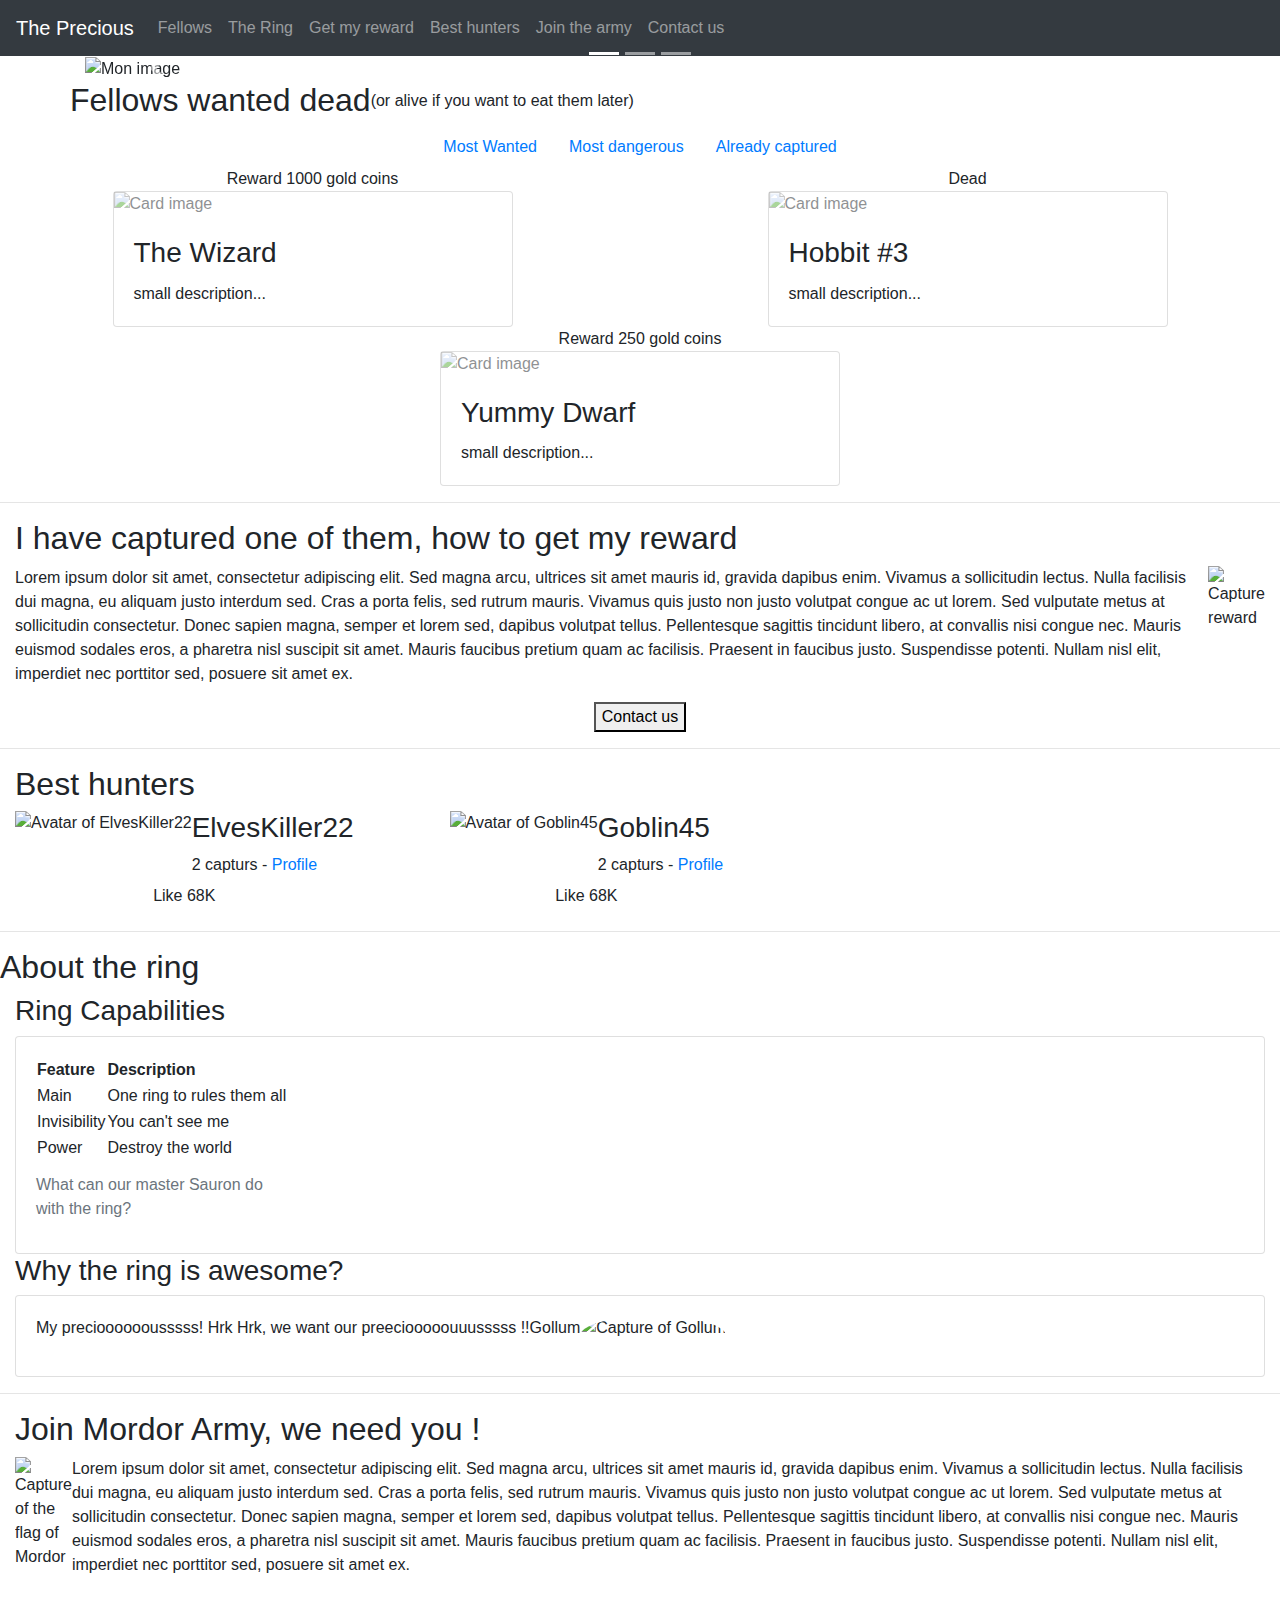
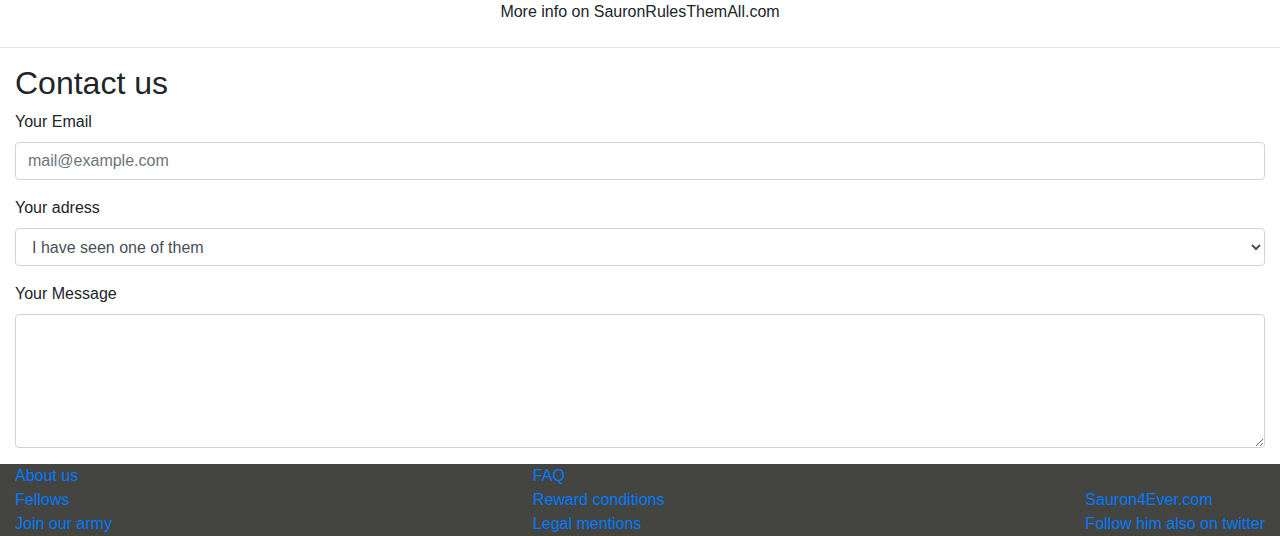
==== index.html @ c6b47c52 "add website" ====
<!DOCTYPE html>
<html lang="en">
	<head>
		<meta charset="UTF-8">
		<title>Find The Precious</title>
		<meta http-equiv="X-UA-Compatible" content="IE=Edge">
		<meta content="width=device-width, initial-scale=1.0" name="viewport">
		<meta content="Sauron Precious Wanted Reward Lord of The Ring" name="keywords">
		<meta content="Official website of Sauron's Crew. Goal: Find The Precious" name="description">
		<meta property="og:locale" content="en_EN">
		<meta property="og:type" content="website">
		<meta property="og:title" content="Find The Precious">
		<meta property="og:description" content="Official website of Sauron's Crew. Goal: Find The Precious">
		<meta property="og:site_name" content="Find The Precious">
		<meta property="og:url" content="www.findThePrecious.com">
		<link rel="stylesheet" href="https://maxcdn.bootstrapcdn.com/bootstrap/4.3.1/css/bootstrap.min.css">
		<link rel="stylesheet" href="./style.css" />
	</head>
	<body>
<!-- #header -->
		<nav class="navbar navbar-expand-md bg-dark navbar-dark">
			<a class="navbar-brand" href="#">The Precious</a>
			<button class="navbar-toggler" type="button" data-toggle="collapse" data-target="#collapsibleNavbar">
			<span class="navbar-toggler-icon"></span>
			</button>
			<div class="collapse navbar-collapse" id="collapsibleNavbar">
			<ul class="navbar-nav">
				<li class="nav-item">
				<a class="nav-link" href="#fellows">Fellows</a>
				</li>
				<li class="nav-item">
				<a class="nav-link" href="#ring">The Ring</a>
				</li>
				<li class="nav-item">
				<a class="nav-link" href="#reward">Get my reward</a>
				</li>  
				<li class="nav-item">
				<a class="nav-link" href="#hunters">Best hunters</a>
				</li> 
				<li class="nav-item">
				<a class="nav-link" href="#enlist">Join the army</a>
				</li>
				<li class="nav-item">
				<a class="nav-link" href="#contact">Contact us</a>
				</li>
			</ul>
			</div>  
		</nav>
<!--#header -->
<!--intro -->
		<section id="intro">
			<div id="demo" class="carousel slide container" data-ride="carousel">
				<!-- Indicators -->
				<ul class="carousel-indicators">
					<li data-target="#demo" data-slide-to="0" class="active"></li>
					<li data-target="#demo" data-slide-to="1"></li>
					<li data-target="#demo" data-slide-to="2"></li>
				</ul>
				
				<!-- The slideshow -->
				<div class="carousel-inner">
					<div class="carousel-item active">
						<div class="carousel-caption">
							<h2>Dangerous fellowship try to destroy the ring</h2>
							<p>Dark Knight, protect your master Sauron!</p>
						</div> 
					<img src='https://nsa40.casimages.com/img/2019/02/27/190227084139939225.jpg'  alt='Mon image' />
					</div>
					<div class="carousel-item">
						<div class="carousel-caption">
							<h2>Dangerous fellowship try to destroy the ring</h2>
							<p>The Sauron's Eye, protect your master Sauron!</p>
						</div> 
					<img src='https://nsa40.casimages.com/img/2019/02/27/190227084143271446.jpg'  alt='Sauron eye' width="1100" height="500">
					</div>
					<div class="carousel-item">
						<div class="carousel-caption">
							<h2>Dangerous fellowship try to destroy the ring</h2>
							<p>Balrogs, protect your master Sauron!</p>
						</div> 
						<img src='https://nsa40.casimages.com/img/2019/02/27/190227084145205461.png'  alt='Mon image'  width="1100" height="500">
					</div>
				</div>
				
				<!-- Left and right controls -->
				<a class="carousel-control-prev" href="#demo" data-slide="prev">
					<span class="carousel-control-prev-icon"></span>
				</a>
				<a class="carousel-control-next" href="#demo" data-slide="next">
					<span class="carousel-control-next-icon"></span>
				</a>
			</div>
		</section>
<!--intro -->
<!--#fellows-->	
		<section id="fellows">
			<div>
				<div class="container">
					<div class="row">
						<h2>Fellows wanted dead</h2>
						<p class="mb-0 mt-2">(or alive if you want to eat them later)</p>
					</div>
				</div>
				<div>
					<ul class="nav d-flex justify-content-center">
						<li class="nav-item"><a class="nav-link active" href="">Most Wanted</a></li>
						<li class="nav-item"><a class="nav-link" href="">Most dangerous</a></li>
						<li class="nav-item"><a class="nav-link" href="">Already captured</a></li>
					</ul>
				</div>
				<div class="row ">
					<div class="col">
						<span class="d-flex justify-content-center">Reward 1000 gold coins</span>
						<div class="container d-flex justify-content-around">
							<div class="card survol" style="width:400px">
								<img class="card-img-bottom capture" src='https://nsa40.casimages.com/img/2019/02/27/190227091142896481.jpg'   alt="Card image" style="width:100%">
								<div class="card-body">
									<h3 class="card-title">The Wizard</h3>
									<p class="card-text">small description...</p>
								</div>
							</div>
						</div>
					</div>
					<div class="col">
						<span class="d-flex justify-content-center">Dead</span>
						<div class="container d-flex justify-content-around">
							<div class="card survol" style="width:400px">
								<img class="card-img-bottom capture" src='https://nsa40.casimages.com/img/2019/02/27/190227091923254157.jpg'   alt="Card image" style="width:100%">
								<div class="card-body">
									<h3 class="card-title">Hobbit #3</h3>
									<p class="card-text">small description...</p>
								</div>
							</div>
						</div>
					</div>
					<div class="col">
						<span class="d-flex justify-content-center">Reward 250 gold coins</span>
						<div class="container d-flex justify-content-around">
							<div class="card survol" style="width:400px">
								<img class="card-img-bottom capture"  src='https://nsa40.casimages.com/img/2019/02/27/190227092454860158.jpg'   alt="Card image" style="width:100%">
								<div class="card-body">
									<h3 class="card-title">Yummy Dwarf</h3>
									<p class="card-text">small description...</p>
								</div>
							</div>
						</div>
					</div>
				</div>
			</div>
		</section>
<!--#fellows-->	
		<hr/>
<!--#reward-->	
		<section id="reward">
			<div class="container-fluid">
				<h2>I have captured one of them, how to get my reward</h2>
				<div class="d-inline-flex">
					<p>Lorem ipsum dolor sit amet, consectetur adipiscing elit. Sed magna arcu, ultrices sit amet mauris id, gravida dapibus enim. Vivamus a sollicitudin lectus. Nulla facilisis dui magna, eu aliquam justo interdum sed. Cras a porta felis, sed rutrum mauris. Vivamus quis justo non justo volutpat congue ac ut lorem. Sed vulputate metus at sollicitudin consectetur. Donec sapien magna, semper et lorem sed, dapibus volutpat tellus. Pellentesque sagittis tincidunt libero, at convallis nisi congue nec. Mauris euismod sodales eros, a pharetra nisl suscipit sit amet. Mauris faucibus pretium quam ac facilisis. Praesent in faucibus justo. Suspendisse potenti. Nullam nisl elit, imperdiet nec porttitor sed, posuere sit amet ex.</p>
					<img class="responsive-img" src="https://via.placeholder.com/140" alt="Capture reward"/>	
				</div>
				<div class="d-flex justify-content-center">
					<button type="button">
						<span>Contact us</span>
					</button>
				</div>
			</div>
		</section>
<!--#reward-->	
		<hr/>
<!--#hunters-->	
		<section id="hunters">
			<div class="container-fluid">
				<h2>Best hunters</h2>
				<div class="d-flex justify-content-start">
					<div class="d-flex flex-column">
						<div class="media">
							<img src="https://via.placeholder.com/70" alt="Avatar of ElvesKiller22"/>
							<div class="media-body">
								<h3 class="mt-0">ElvesKiller22</h3>
								<span>2 capturs - <a href="">Profile</a></span>
							</div>
						</div>
						<button type="button" class="btn">
							<span> <!-- Il y aura ici le glyphicon "glyphicon glyphicon-thumbs-up" dans la version avec le css--></span>Like 68K
						</button>
					</div>
					<div class="d-flex flex-column ml-5 pl-5">
						<div class="media">
							<img src="https://via.placeholder.com/70" alt="Avatar of Goblin45"/>
							<div class="media-body">
								<h3 class="mt-0">Goblin45</h3>
								<span>2 capturs - <a href="">Profile</a></span>
							</div>
						</div>
						<button type="button" class="btn">
							<span> <!-- Il y aura ici le glyphicon "glyphicon glyphicon-thumbs-up" dans la version avec le css--></span>Like 68K
						</button>
					</div>
				</div>
			</div>
		</section>
<!--#hunters-->	
		<hr/>
<!--#ring-->
		<section id="ring">
			<div>
				<h2>About the ring</h2>
				<div class="container-fluid">
					<h3>Ring Capabilities</h3>
					<div class="card">
						<div class="card-body">
							<table>
								<caption>What can our master Sauron do with the ring?</caption>
								<thead>
									<tr>
										<th>Feature</th>
										<th>Description</th>
									</tr>
								</thead>
								<tbody>
									<tr>
										<td>Main</td>
										<td>One ring to rules them all</td>
									</tr>					
									<tr>
										<td>Invisibility</td>
										<td>You can't see me</td>
									</tr>					
									<tr>
										<td>Power</td>
										<td>Destroy the world</td>
									</tr>
								</tbody>
							</table>
						</div>
					</div>
				</div>
				<div class="container-fluid">
					<h3>Why the ring is awesome?</h3>
					<div class="card">
						<div class="card-body d-inline-flex">
							<p>My precioooooousssss! Hrk Hrk, we want our preeciooooouuusssss !!</p>
							<p>Gollum</p><img id="golum-rounded" src="https://via.placeholder.com/110" alt="Capture of Gollum"/>
						</div>
					</div>
				</div>
			</div>
		</section>
<!--#ring-->
		<hr/>
<!--#enlist AFAIRE-->
		<section id="enlist">
			<div class="container-fluid">
				<h2>Join Mordor Army, we need you !</h2>
				<div class="d-inline-flex">
					<img class="responsive-img" src="https://via.placeholder.com/140" alt="Capture of the flag of Mordor"/>
					<p>Lorem ipsum dolor sit amet, consectetur adipiscing elit. Sed magna arcu, ultrices sit amet mauris id, gravida dapibus enim. Vivamus a sollicitudin lectus. Nulla facilisis dui magna, eu aliquam justo interdum sed. Cras a porta felis, sed rutrum mauris. Vivamus quis justo non justo volutpat congue ac ut lorem. Sed vulputate metus at sollicitudin consectetur. Donec sapien magna, semper et lorem sed, dapibus volutpat tellus. Pellentesque sagittis tincidunt libero, at convallis nisi congue nec. Mauris euismod sodales eros, a pharetra nisl suscipit sit amet. Mauris faucibus pretium quam ac facilisis. Praesent in faucibus justo. Suspendisse potenti. Nullam nisl elit, imperdiet nec porttitor sed, posuere sit amet ex.</p>
				</div>
			</div>
			<div class="d-flex justify-content-center">
				<a class="btn btn-default d-flex justify-content-center" href="www.SauronRulesThemAll.com" role="button">More info on SauronRulesThemAll.com</a>
			</div>
		</section>
<!--#enlist-->
		<hr/>
<!--#contact-->
		<section id="contact">
			<div class="container-fluid">
				<h2>Contact us</h2>
				<form>
					<div class="form-group">
						<label for="mail"><!-- Il y aura ici le glyphicon "@" dans la version avec le css-->Your Email</label>
						<input type="email" class="form-control" id="mail" placeholder="mail@example.com">
					</div>
					<div class="form-group">
						<label for="adress"><!-- Il y aura ici le glyphicon "maison" dans la version avec le css-->Your adress</label>
						<select class="form-control" id="adress">
						<option value="seen">I have seen one of them</option>
						<option value="taking">I'm taking the Hobbits to Isengard!</option>
						</select>
					</div>
					<div class="form-group">
						<label for="textarea">Your Message</label>
						<textarea class="form-control" id="textarea" name="txtMsg" rows="5" cols="33"></textarea>
					</div>
				</form>
			</div>		  
		</section>
<!--#contact-->


<!--#footer-->
		<footer>
			<div class="container-fluid d-flex justify-content-between" >
				<div class="d-flex justify-content-start flex-column">
					<a href="">About us</a>
					<a href="">Fellows</a>
					<a href="">Join our army</a>
				</div>
				<div class="d-flex justify-content-end flex-column">
						<a href="">FAQ</a>
						<a href="">Reward conditions</a>
						<a href="">Legal mentions</a>
				</div>
				<div class="d-flex justify-content-center align-self-end flex-column">
					<a href="">Sauron4Ever.com</a>
					<a href="">Follow him also on twitter</a>
				</div>	
			</div>
		</footer>
<!--#footer-->
		<script src="https://ajax.googleapis.com/ajax/libs/jquery/3.3.1/jquery.min.js"></script>
  		<script src="https://cdnjs.cloudflare.com/ajax/libs/popper.js/1.14.7/umd/popper.min.js"></script>
  		<script src="https://maxcdn.bootstrapcdn.com/bootstrap/4.3.1/js/bootstrap.min.js"></script>
	</body>
</html>
---- style.css ----
/*Il est précisé dans le challenge "La partie ayant trait au rendu graphique final viendra dans une prochaine quête."
J'ai donc décidé de faire le strict minimum au niveau du css (hors bootstrap) afin de faire tout le reste dans la prochaine quête.*/

@media (max-width: 1191px) { 
    .responsive-img {
        display: none;
    }
}

/*Effet au survol de la souris*/

.capture {
    opacity:0.5;
	transition: opacity 1s;
}

.survol:hover .capture {
	opacity:.1;
}

.survol:hover .capture {
	opacity: 1;
}

/*Effet autres images*/
#golum-rounded {
    border-radius: 50%;
}
/*footer*/

footer {
    background-color: #444440;
}
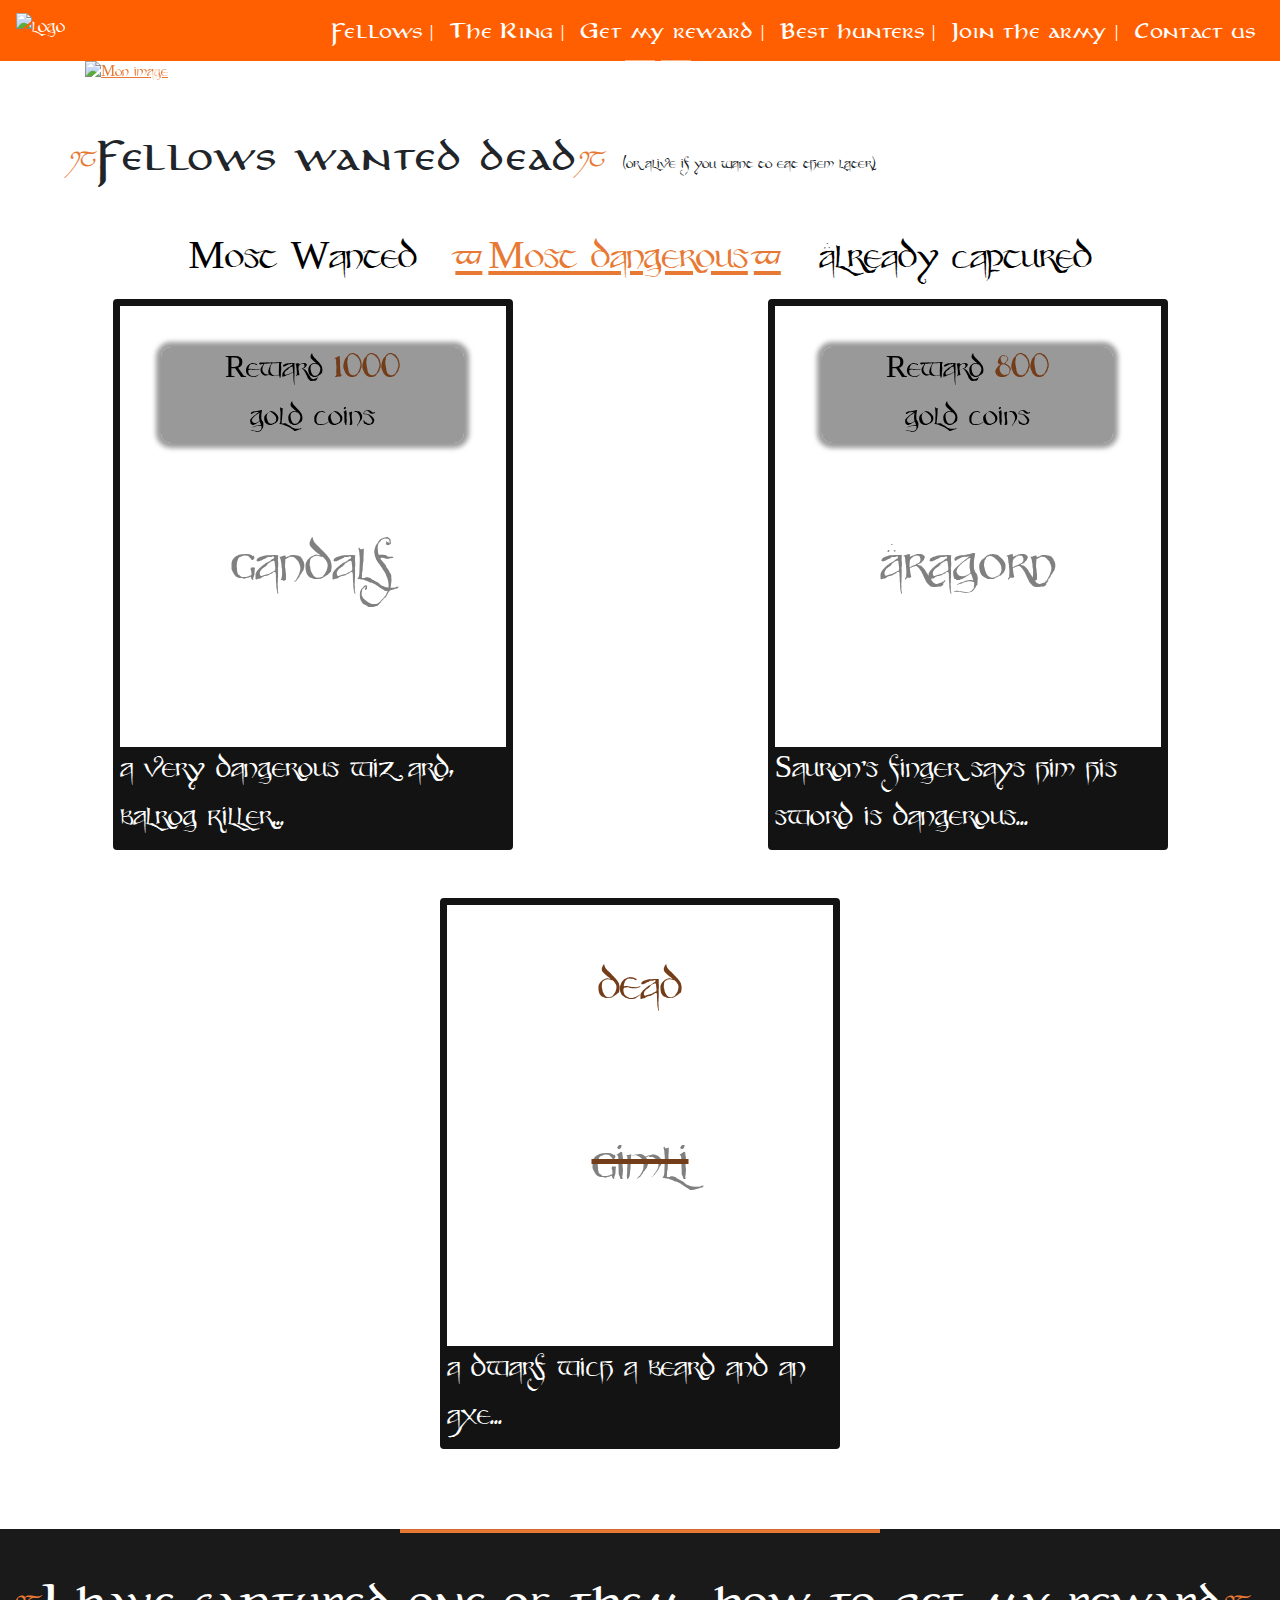
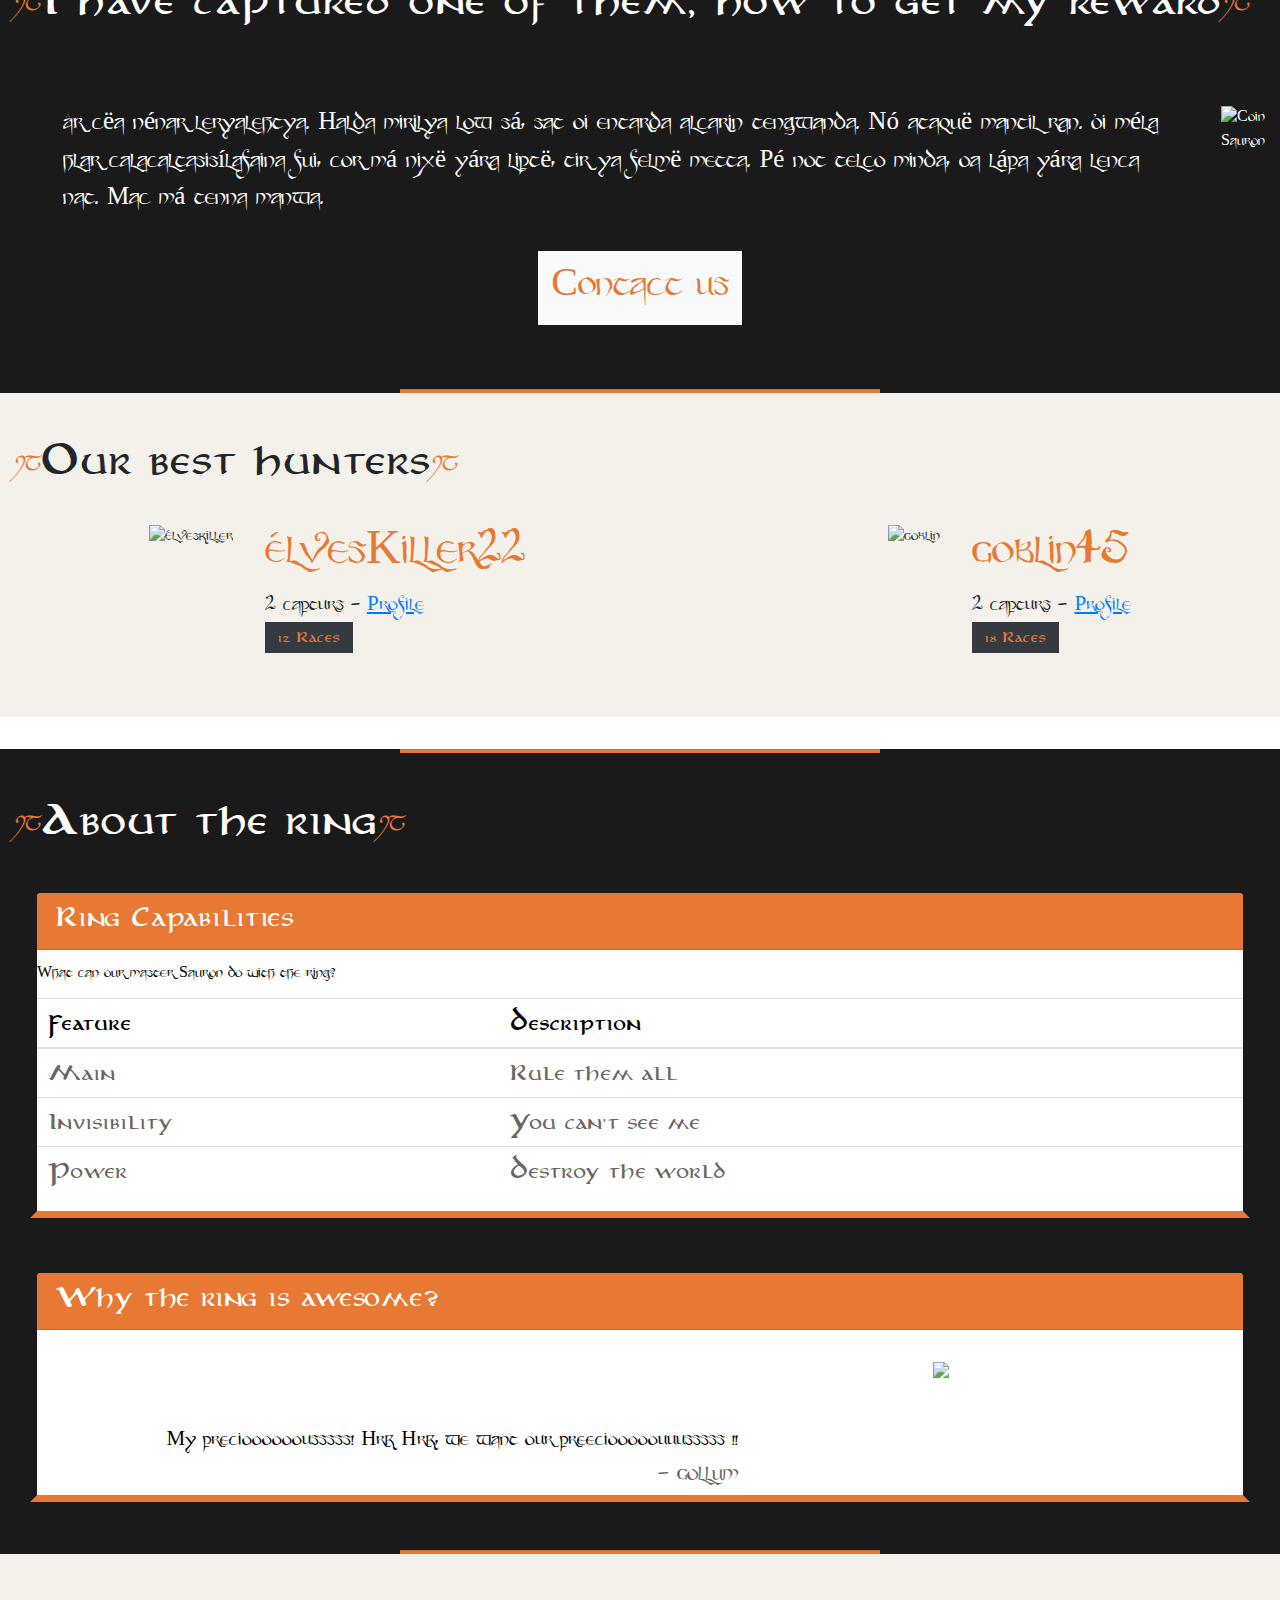
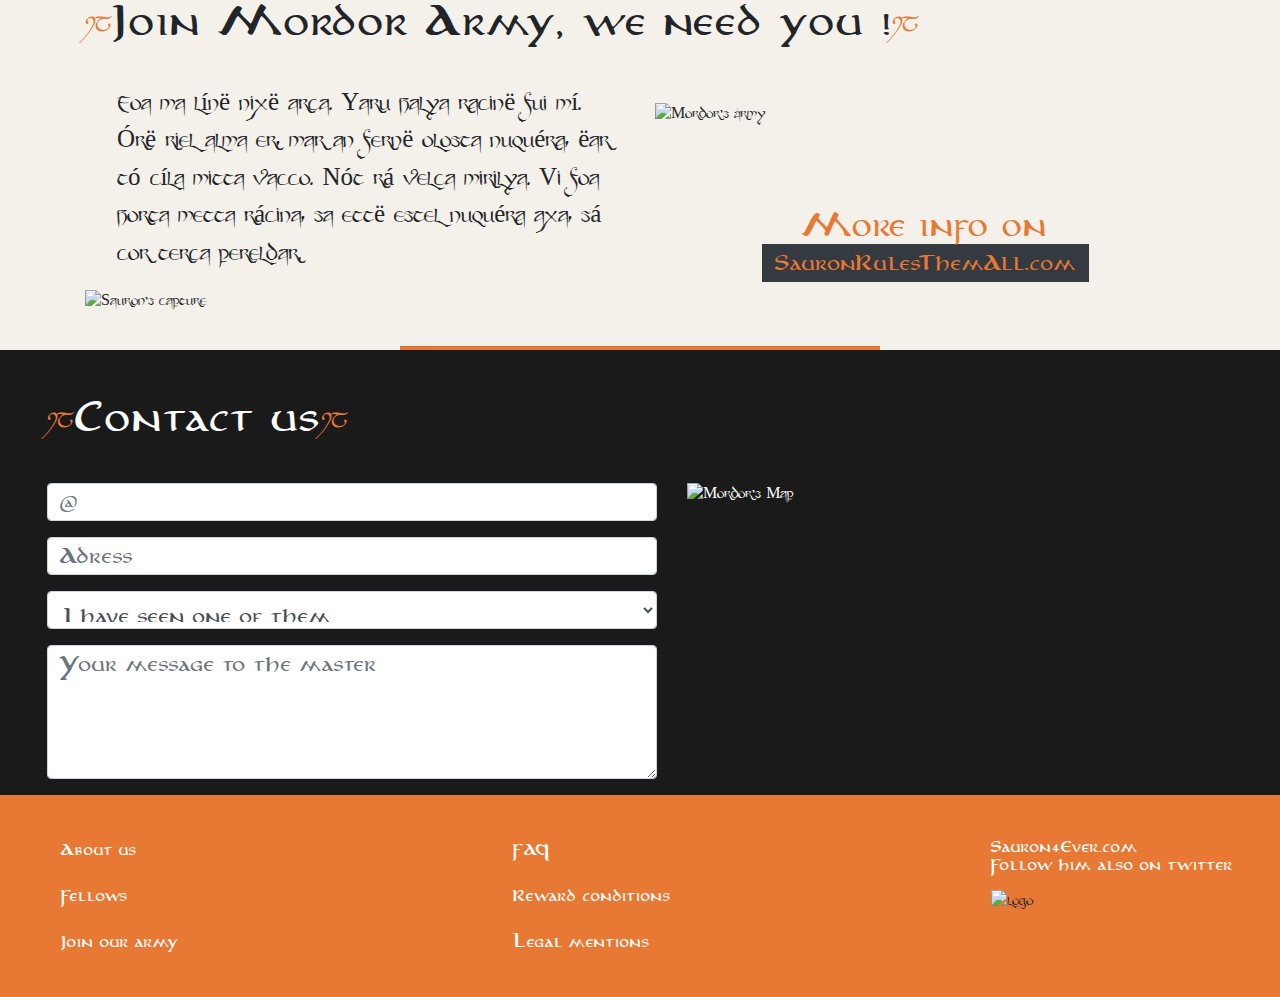
==== commit 68562c11: "Ajout: integration II: css" ====
--- a/index.html
+++ b/index.html
@@ -1,316 +1,352 @@
-<!DOCTYPE html>
-<html lang="en">
-	<head>
-		<meta charset="UTF-8">
-		<title>Find The Precious</title>
-		<meta http-equiv="X-UA-Compatible" content="IE=Edge">
-		<meta content="width=device-width, initial-scale=1.0" name="viewport">
-		<meta content="Sauron Precious Wanted Reward Lord of The Ring" name="keywords">
-		<meta content="Official website of Sauron's Crew. Goal: Find The Precious" name="description">
-		<meta property="og:locale" content="en_EN">
-		<meta property="og:type" content="website">
-		<meta property="og:title" content="Find The Precious">
-		<meta property="og:description" content="Official website of Sauron's Crew. Goal: Find The Precious">
-		<meta property="og:site_name" content="Find The Precious">
-		<meta property="og:url" content="www.findThePrecious.com">
-		<link rel="stylesheet" href="https://maxcdn.bootstrapcdn.com/bootstrap/4.3.1/css/bootstrap.min.css">
-		<link rel="stylesheet" href="./style.css" />
-	</head>
-	<body>
-<!-- #header -->
-		<nav class="navbar navbar-expand-md bg-dark navbar-dark">
-			<a class="navbar-brand" href="#">The Precious</a>
-			<button class="navbar-toggler" type="button" data-toggle="collapse" data-target="#collapsibleNavbar">
-			<span class="navbar-toggler-icon"></span>
-			</button>
-			<div class="collapse navbar-collapse" id="collapsibleNavbar">
-			<ul class="navbar-nav">
-				<li class="nav-item">
-				<a class="nav-link" href="#fellows">Fellows</a>
-				</li>
-				<li class="nav-item">
-				<a class="nav-link" href="#ring">The Ring</a>
-				</li>
-				<li class="nav-item">
-				<a class="nav-link" href="#reward">Get my reward</a>
-				</li>  
-				<li class="nav-item">
-				<a class="nav-link" href="#hunters">Best hunters</a>
-				</li> 
-				<li class="nav-item">
-				<a class="nav-link" href="#enlist">Join the army</a>
-				</li>
-				<li class="nav-item">
-				<a class="nav-link" href="#contact">Contact us</a>
-				</li>
-			</ul>
-			</div>  
-		</nav>
-<!--#header -->
-<!--intro -->
-		<section id="intro">
-			<div id="demo" class="carousel slide container" data-ride="carousel">
-				<!-- Indicators -->
-				<ul class="carousel-indicators">
-					<li data-target="#demo" data-slide-to="0" class="active"></li>
-					<li data-target="#demo" data-slide-to="1"></li>
-					<li data-target="#demo" data-slide-to="2"></li>
-				</ul>
-				
-				<!-- The slideshow -->
-				<div class="carousel-inner">
-					<div class="carousel-item active">
-						<div class="carousel-caption">
-							<h2>Dangerous fellowship try to destroy the ring</h2>
-							<p>Dark Knight, protect your master Sauron!</p>
-						</div> 
-					<img src='https://nsa40.casimages.com/img/2019/02/27/190227084139939225.jpg'  alt='Mon image' />
-					</div>
-					<div class="carousel-item">
-						<div class="carousel-caption">
-							<h2>Dangerous fellowship try to destroy the ring</h2>
-							<p>The Sauron's Eye, protect your master Sauron!</p>
-						</div> 
-					<img src='https://nsa40.casimages.com/img/2019/02/27/190227084143271446.jpg'  alt='Sauron eye' width="1100" height="500">
-					</div>
-					<div class="carousel-item">
-						<div class="carousel-caption">
-							<h2>Dangerous fellowship try to destroy the ring</h2>
-							<p>Balrogs, protect your master Sauron!</p>
-						</div> 
-						<img src='https://nsa40.casimages.com/img/2019/02/27/190227084145205461.png'  alt='Mon image'  width="1100" height="500">
-					</div>
-				</div>
-				
-				<!-- Left and right controls -->
-				<a class="carousel-control-prev" href="#demo" data-slide="prev">
-					<span class="carousel-control-prev-icon"></span>
-				</a>
-				<a class="carousel-control-next" href="#demo" data-slide="next">
-					<span class="carousel-control-next-icon"></span>
-				</a>
-			</div>
-		</section>
-<!--intro -->
-<!--#fellows-->	
-		<section id="fellows">
-			<div>
-				<div class="container">
-					<div class="row">
-						<h2>Fellows wanted dead</h2>
-						<p class="mb-0 mt-2">(or alive if you want to eat them later)</p>
-					</div>
-				</div>
-				<div>
-					<ul class="nav d-flex justify-content-center">
-						<li class="nav-item"><a class="nav-link active" href="">Most Wanted</a></li>
-						<li class="nav-item"><a class="nav-link" href="">Most dangerous</a></li>
-						<li class="nav-item"><a class="nav-link" href="">Already captured</a></li>
-					</ul>
-				</div>
-				<div class="row ">
-					<div class="col">
-						<span class="d-flex justify-content-center">Reward 1000 gold coins</span>
-						<div class="container d-flex justify-content-around">
-							<div class="card survol" style="width:400px">
-								<img class="card-img-bottom capture" src='https://nsa40.casimages.com/img/2019/02/27/190227091142896481.jpg'   alt="Card image" style="width:100%">
-								<div class="card-body">
-									<h3 class="card-title">The Wizard</h3>
-									<p class="card-text">small description...</p>
-								</div>
-							</div>
-						</div>
-					</div>
-					<div class="col">
-						<span class="d-flex justify-content-center">Dead</span>
-						<div class="container d-flex justify-content-around">
-							<div class="card survol" style="width:400px">
-								<img class="card-img-bottom capture" src='https://nsa40.casimages.com/img/2019/02/27/190227091923254157.jpg'   alt="Card image" style="width:100%">
-								<div class="card-body">
-									<h3 class="card-title">Hobbit #3</h3>
-									<p class="card-text">small description...</p>
-								</div>
-							</div>
-						</div>
-					</div>
-					<div class="col">
-						<span class="d-flex justify-content-center">Reward 250 gold coins</span>
-						<div class="container d-flex justify-content-around">
-							<div class="card survol" style="width:400px">
-								<img class="card-img-bottom capture"  src='https://nsa40.casimages.com/img/2019/02/27/190227092454860158.jpg'   alt="Card image" style="width:100%">
-								<div class="card-body">
-									<h3 class="card-title">Yummy Dwarf</h3>
-									<p class="card-text">small description...</p>
-								</div>
-							</div>
-						</div>
-					</div>
-				</div>
-			</div>
-		</section>
-<!--#fellows-->	
-		<hr/>
-<!--#reward-->	
-		<section id="reward">
-			<div class="container-fluid">
-				<h2>I have captured one of them, how to get my reward</h2>
-				<div class="d-inline-flex">
-					<p>Lorem ipsum dolor sit amet, consectetur adipiscing elit. Sed magna arcu, ultrices sit amet mauris id, gravida dapibus enim. Vivamus a sollicitudin lectus. Nulla facilisis dui magna, eu aliquam justo interdum sed. Cras a porta felis, sed rutrum mauris. Vivamus quis justo non justo volutpat congue ac ut lorem. Sed vulputate metus at sollicitudin consectetur. Donec sapien magna, semper et lorem sed, dapibus volutpat tellus. Pellentesque sagittis tincidunt libero, at convallis nisi congue nec. Mauris euismod sodales eros, a pharetra nisl suscipit sit amet. Mauris faucibus pretium quam ac facilisis. Praesent in faucibus justo. Suspendisse potenti. Nullam nisl elit, imperdiet nec porttitor sed, posuere sit amet ex.</p>
-					<img class="responsive-img" src="https://via.placeholder.com/140" alt="Capture reward"/>	
-				</div>
-				<div class="d-flex justify-content-center">
-					<button type="button">
-						<span>Contact us</span>
-					</button>
-				</div>
-			</div>
-		</section>
-<!--#reward-->	
-		<hr/>
-<!--#hunters-->	
-		<section id="hunters">
-			<div class="container-fluid">
-				<h2>Best hunters</h2>
-				<div class="d-flex justify-content-start">
-					<div class="d-flex flex-column">
-						<div class="media">
-							<img src="https://via.placeholder.com/70" alt="Avatar of ElvesKiller22"/>
-							<div class="media-body">
-								<h3 class="mt-0">ElvesKiller22</h3>
-								<span>2 capturs - <a href="">Profile</a></span>
-							</div>
-						</div>
-						<button type="button" class="btn">
-							<span> <!-- Il y aura ici le glyphicon "glyphicon glyphicon-thumbs-up" dans la version avec le css--></span>Like 68K
-						</button>
-					</div>
-					<div class="d-flex flex-column ml-5 pl-5">
-						<div class="media">
-							<img src="https://via.placeholder.com/70" alt="Avatar of Goblin45"/>
-							<div class="media-body">
-								<h3 class="mt-0">Goblin45</h3>
-								<span>2 capturs - <a href="">Profile</a></span>
-							</div>
-						</div>
-						<button type="button" class="btn">
-							<span> <!-- Il y aura ici le glyphicon "glyphicon glyphicon-thumbs-up" dans la version avec le css--></span>Like 68K
-						</button>
-					</div>
-				</div>
-			</div>
-		</section>
-<!--#hunters-->	
-		<hr/>
-<!--#ring-->
-		<section id="ring">
-			<div>
-				<h2>About the ring</h2>
-				<div class="container-fluid">
-					<h3>Ring Capabilities</h3>
-					<div class="card">
-						<div class="card-body">
-							<table>
-								<caption>What can our master Sauron do with the ring?</caption>
-								<thead>
-									<tr>
-										<th>Feature</th>
-										<th>Description</th>
-									</tr>
-								</thead>
-								<tbody>
-									<tr>
-										<td>Main</td>
-										<td>One ring to rules them all</td>
-									</tr>					
-									<tr>
-										<td>Invisibility</td>
-										<td>You can't see me</td>
-									</tr>					
-									<tr>
-										<td>Power</td>
-										<td>Destroy the world</td>
-									</tr>
-								</tbody>
-							</table>
-						</div>
-					</div>
-				</div>
-				<div class="container-fluid">
-					<h3>Why the ring is awesome?</h3>
-					<div class="card">
-						<div class="card-body d-inline-flex">
-							<p>My precioooooousssss! Hrk Hrk, we want our preeciooooouuusssss !!</p>
-							<p>Gollum</p><img id="golum-rounded" src="https://via.placeholder.com/110" alt="Capture of Gollum"/>
-						</div>
-					</div>
-				</div>
-			</div>
-		</section>
-<!--#ring-->
-		<hr/>
-<!--#enlist AFAIRE-->
-		<section id="enlist">
-			<div class="container-fluid">
-				<h2>Join Mordor Army, we need you !</h2>
-				<div class="d-inline-flex">
-					<img class="responsive-img" src="https://via.placeholder.com/140" alt="Capture of the flag of Mordor"/>
-					<p>Lorem ipsum dolor sit amet, consectetur adipiscing elit. Sed magna arcu, ultrices sit amet mauris id, gravida dapibus enim. Vivamus a sollicitudin lectus. Nulla facilisis dui magna, eu aliquam justo interdum sed. Cras a porta felis, sed rutrum mauris. Vivamus quis justo non justo volutpat congue ac ut lorem. Sed vulputate metus at sollicitudin consectetur. Donec sapien magna, semper et lorem sed, dapibus volutpat tellus. Pellentesque sagittis tincidunt libero, at convallis nisi congue nec. Mauris euismod sodales eros, a pharetra nisl suscipit sit amet. Mauris faucibus pretium quam ac facilisis. Praesent in faucibus justo. Suspendisse potenti. Nullam nisl elit, imperdiet nec porttitor sed, posuere sit amet ex.</p>
-				</div>
-			</div>
-			<div class="d-flex justify-content-center">
-				<a class="btn btn-default d-flex justify-content-center" href="www.SauronRulesThemAll.com" role="button">More info on SauronRulesThemAll.com</a>
-			</div>
-		</section>
-<!--#enlist-->
-		<hr/>
-<!--#contact-->
-		<section id="contact">
-			<div class="container-fluid">
-				<h2>Contact us</h2>
-				<form>
-					<div class="form-group">
-						<label for="mail"><!-- Il y aura ici le glyphicon "@" dans la version avec le css-->Your Email</label>
-						<input type="email" class="form-control" id="mail" placeholder="mail@example.com">
-					</div>
-					<div class="form-group">
-						<label for="adress"><!-- Il y aura ici le glyphicon "maison" dans la version avec le css-->Your adress</label>
-						<select class="form-control" id="adress">
-						<option value="seen">I have seen one of them</option>
-						<option value="taking">I'm taking the Hobbits to Isengard!</option>
-						</select>
-					</div>
-					<div class="form-group">
-						<label for="textarea">Your Message</label>
-						<textarea class="form-control" id="textarea" name="txtMsg" rows="5" cols="33"></textarea>
-					</div>
-				</form>
-			</div>		  
-		</section>
-<!--#contact-->
-
-
-<!--#footer-->
-		<footer>
-			<div class="container-fluid d-flex justify-content-between" >
-				<div class="d-flex justify-content-start flex-column">
-					<a href="">About us</a>
-					<a href="">Fellows</a>
-					<a href="">Join our army</a>
-				</div>
-				<div class="d-flex justify-content-end flex-column">
-						<a href="">FAQ</a>
-						<a href="">Reward conditions</a>
-						<a href="">Legal mentions</a>
-				</div>
-				<div class="d-flex justify-content-center align-self-end flex-column">
-					<a href="">Sauron4Ever.com</a>
-					<a href="">Follow him also on twitter</a>
-				</div>	
-			</div>
-		</footer>
-<!--#footer-->
-		<script src="https://ajax.googleapis.com/ajax/libs/jquery/3.3.1/jquery.min.js"></script>
-  		<script src="https://cdnjs.cloudflare.com/ajax/libs/popper.js/1.14.7/umd/popper.min.js"></script>
-  		<script src="https://maxcdn.bootstrapcdn.com/bootstrap/4.3.1/js/bootstrap.min.js"></script>
-	</body>
+<!--Titres: Aniron-->
+<!--Symboles autour des titres: tengwar_annatar-->
+<!--Textes: nancy-lorenz_party-business-->
+
+<!DOCTYPE html>
+<html lang="en">
+	<head>
+		<meta charset="UTF-8">
+		<title>Find The Precious</title>
+		<meta http-equiv="X-UA-Compatible" content="IE=Edge">
+		<meta content="width=device-width, initial-scale=1.0" name="viewport">
+		<meta content="Sauron Precious Wanted Reward Lord of The Ring" name="keywords">
+		<meta content="Official website of Sauron's Crew. Goal: Find The Precious" name="description">
+		<meta property="og:locale" content="en_EN">
+		<meta property="og:type" content="website">
+		<meta property="og:title" content="Find The Precious">
+		<meta property="og:description" content="Official website of Sauron's Crew. Goal: Find The Precious">
+		<meta property="og:site_name" content="Find The Precious">
+		<meta property="og:url" content="www.findThePrecious.com">
+		<link rel="stylesheet" href="https://maxcdn.bootstrapcdn.com/bootstrap/4.3.1/css/bootstrap.min.css">
+		<link rel="stylesheet" href="./styles/style.css" />
+	</head>
+	<body>
+<!-- #header -->
+		<nav class="navbar navbar-expand-md bg-dark navbar-dark">
+			<a class="navbar-brand" href="#"><img src='https://nsa40.casimages.com/img/2019/02/28/19022805402521549.png' alt='logo' /></a>
+			<button class="navbar-toggler" type="button" data-toggle="collapse" data-target="#collapsibleNavbar">
+			<span class="navbar-toggler-icon"></span>
+			</button>
+			<div class="collapse navbar-collapse d-flex justify-content-end" id="collapsibleNavbar">
+				<ul class="navbar-nav">
+					<li class="nav-item">
+					<a class="nav-link titles-front-nav" href="#fellows">Fellows  |</a>
+					</li>
+					<li class="nav-item">
+					<a class="nav-link titles-front-nav" href="#ring">The Ring  |</a>
+					</li>
+					<li class="nav-item">
+					<a class="nav-link titles-front-nav" href="#reward">Get my reward  |</a>
+					</li>  
+					<li class="nav-item">
+					<a class="nav-link titles-front-nav" href="#hunters">Best hunters  |</a>
+					</li> 
+					<li class="nav-item">
+					<a class="nav-link titles-front-nav" href="#enlist">Join the army  |</a>
+					</li>
+					<li class="nav-item">
+					<a class="nav-link titles-front-nav" href="#contact">Contact us</a>
+					</li>
+				</ul>
+			</div>  
+		</nav>
+<!--#header -->
+<!--intro -->
+		<section id="intro">
+			<div id="demo" class="carousel slide container" data-ride="carousel">
+				<!-- Indicators -->
+				<ul class="carousel-indicators">
+					<li data-target="#demo" data-slide-to="0" class="active"></li>
+					<li data-target="#demo" data-slide-to="1"></li>
+					<li data-target="#demo" data-slide-to="2"></li>
+				</ul>
+				
+				<!-- The slideshow -->
+				<div class="carousel-inner">
+					<div class="carousel-item active">
+						<div class="carousel-caption">
+							<h1>Dangerous fellowship try to destroy the ring</h1>
+							<p>Dark Knight, protect your master Sauron!</p>
+                        </div> 
+                    <img src='https://nsa40.casimages.com/img/2019/02/28/190228053444237455.jpg'  alt='Mon image'  width="1100" height="500">
+					
+					</div>
+					<div class="carousel-item">
+						<div class="carousel-caption">
+							<h2>Dangerous fellowship try to destroy the ring</h2>
+							<p>The Sauron's Eye, protect your master Sauron!</p>
+						</div> 
+					<img src='https://nsa40.casimages.com/img/2019/02/27/190227084143271446.jpg'  alt='Sauron eye' width="1100" height="500">
+					</div>
+					<div class="carousel-item">
+						<div class="carousel-caption">
+							<h2>Dangerous fellowship try to destroy the ring</h2>
+							<p>Dark Knight, protect your master Sauron!</p>
+						</div> 
+						<img src='https://nsa40.casimages.com/img/2019/02/27/190227084139939225.jpg'  alt='Mon image' />
+					</div>
+				</div>
+				
+				<!-- Left and right controls -->
+				<a class="carousel-control-prev" href="#demo" data-slide="prev">
+					<span class="carousel-control-prev-icon"></span>
+				</a>
+				<a class="carousel-control-next" href="#demo" data-slide="next">
+					<span class="carousel-control-next-icon"></span>
+				</a>
+			</div>
+		</section>
+<!--intro -->
+<!--#fellows-->	
+		<section id="fellows">
+			<div>
+				<div class="container">
+					<div class="row">
+						<h2>Fellows wanted dead</h2>
+						<p class="mb-0 mt-2" id="fellows-subtitle">(or alive if you want to eat them later)</p>
+					</div>
+				</div>
+				<div class="row d-flex justify-content-center">
+					<ul class="nav nav-pills">
+						<li class="nav-item">
+							<a class="nav-link " href="">Most Wanted</a>
+						</li>
+						<li class="nav-item">
+							<a class="nav-link active" href="">Most dangerous</a>
+						</li>
+						<li class="nav-item">
+							<a class="nav-link" href="">Already captured</a>
+						</li>
+					</ul>
+				</div>
+				<div class="row" id="fellow-capture">
+					<div class="col">
+						<div class="container d-flex justify-content-around">
+							<div class="card survol" style="width:400px">
+								<div class="position-text" id="img-gandalf">
+									<!--<img class="card-img-bottom capture" src='https://nsa40.casimages.com/img/2019/03/01/190301081023311568.png' alt="Mithrandir the worst magician enemy of Master Sauron smoking" style="width:100%"> -->
+									<p class="reward">Reward <span>1000</span> <br />gold coins</p>
+									<p class="wanted">Gandalf</p>
+								</div>
+								<div class="card-body">
+									<p class="card-title">a very dangerous wizard, balrog killer...</p>
+								</div>
+							</div>
+						</div>
+					</div>
+					<div class="col">
+						<div class="container d-flex justify-content-around">
+							<div class="card survol" style="width:400px">
+								<div class="position-text" id="img-aragorn">
+									<!--<img class="card-img-bottom capture" src='https://nsa40.casimages.com/img/2019/03/01/190301081025513649.png' alt="Card image" style="width:100%">-->
+									<p class="reward">Reward <span>800</span> <br />gold coins</p>
+									<p class="wanted">Aragorn</p>
+								</div>
+								<div class="card-body">
+									<p class="card-title">Sauron's finger says him his sword is dangerous...</p>
+								</div>
+							</div>
+						</div>
+					</div>
+					<div class="col">
+						<div class="container d-flex justify-content-around">
+							<div class="card survol" style="width:400px">
+								<div class="position-text" id="img-gimli">
+									<!--<img class="card-img-bottom capture"  src='https://nsa40.casimages.com/img/2019/03/01/190301081023605758.png'   alt="Card image" style="width:100%">-->
+									<p id="statut">dead</p>
+									<p class="wanted">Gimli</p>
+								</div>
+								<div class="card-body background-card">
+									<p class="card-title">a dwarf wich a beard and an axe...</p>
+								</div>
+							</div>
+						</div>
+					</div>
+				</div>
+			</div>
+		</section>
+<!--#fellows-->	
+<!--#reward-->	
+		<section id="reward">
+			<hr class="ligne-orange"/>
+			<div class="container-fluid">
+				<h2>I have captured one of them, how to get my reward</h2>
+				<div class="d-inline-flex">
+					<p>Ar cëa nénar leryalehtya. Halda mirilya low sá, sat oi entarda alcarin tengwanda. Nó ataquë mantil ran. Oi méla hlar calacaltasisílafaina fui, cor má nixë yára liptë, tir ya felmë metta. Pé not telco minda, oa lápa yára lenca nat. Mac má tenna manwa.</p>
+					<img class="responsive-img" src='https://nsa40.casimages.com/img/2019/03/01/190301081337940626.png' alt="Coin Sauron"/>	
+				</div>
+				<div class="d-flex justify-content-center">
+					<button type="button" class="btn btn-light">
+						<span>Contact us</span>
+					</button>
+				</div>
+			</div>
+			<hr class="ligne-orange"/>
+		</section>
+<!--#reward-->	
+<!--#hunters-->	
+		<section id="hunters">
+			<div class="container-fluid">
+				<h2>Our best hunters</h2>
+				<div class="d-flex justify-content-around">
+					<div class="d-flex flex-column">
+						<div class="media">
+							<img src='https://nsa40.casimages.com/img/2019/03/01/190301104138433620.png' alt='Elveskiller' />
+							<div class="media-body d-flex flex-column">
+								<h3 class="mt-0">ElvesKiller22</h3>
+								<span>2 capturs - <a href="">Profile</a></span>
+								<button type="button" class="btn btn-dark">
+									<!-- Imaginez qu'il y a l'anneau dans un <span></span>, il n'était malheureusement pas dans l'archive-->12 Races
+								</button>
+							</div>
+						</div>
+					</div>
+					<div class="d-flex flex-column goblin45">
+						<div class="media">
+							<img src='https://nsa40.casimages.com/img/2019/03/01/190301104138894361.png' alt="Goblin" />
+							<div class="media-body d-flex flex-column">
+								<h3 class="mt-0">Goblin45</h3>
+								<span>2 capturs - <a href="">Profile</a></span>
+								<button type="button" class="btn btn-dark">
+									<!-- Imaginez qu'il y a l'anneau dans un <span></span>, il n'était malheureusement pas dans l'archive-->18 Races
+								</button>
+							</div>
+						</div>
+					</div>
+				</div>
+			</div>
+		</section>
+<!--#hunters-->	
+<!--#ring-->
+		<section id="ring">
+			<hr class="ligne-orange"/>
+			<div class="container-fluid">
+				<h2>About the ring</h2>
+				<div class="container-fluid">
+					<div class="card">
+						<div class="card-header"><h3>Ring Capabilities</h3></div>
+						<div class="card-body">
+							<table class="table">
+								<caption>What can our master Sauron do with the ring?</caption>
+								<thead>
+									<tr>
+										<th>Feature</th>
+										<th>Description</th>
+									</tr>
+								</thead>
+								<tbody>
+									<tr>
+										<td>Main</td>
+										<td>Rule them all</td>
+									</tr>					
+									<tr>
+										<td>Invisibility</td>
+										<td>You can't see me</td>
+									</tr>					
+									<tr>
+										<td>Power</td>
+										<td>Destroy the world</td>
+									</tr>
+								</tbody>
+							</table>
+						</div>
+					</div>
+				</div>
+				<div class="container-fluid">
+					<div class="card">
+						<div class="card-header"><h3>Why the ring is awesome?</h3></div>
+						<div class="card-body d-inline-flex justify-content-around">
+							<div class="flex-column">
+								<p>My precioooooousssss! Hrk Hrk, we want our preeciooooouuusssss !!</p>
+								<p id="signature-gollum">- Gollum</p>	
+							</div>
+							<img id="golum-rounded" src='https://nsa40.casimages.com/img/2019/03/02/190302120611337420.png'  alt="Capture of Gollum"/>				
+						</div>
+					</div>
+				</div>
+			</div>
+			<hr class="ligne-orange"/>
+		</section>
+<!--#ring-->
+<!--#enlist AFAIRE-->
+<section id="enlist">
+		<div class="container">
+			<h2>Join Mordor Army, we need you !</h2>
+			<div class="row d-inline-flex">
+				<div class="col">
+					<p>Foa ma línë nixë arca. Yaru halya racinë fui mí. Órë riel alma er, mar an fernë olosta nuquéra, ëar tó cíla mitta vacco. Nót rá velca mirilya. Vi foa horta metta rácina, sa ettë estel nuquéra axa, sá cor terca pereldar.</p>
+					<img class="responsive-img" src='https://nsa40.casimages.com/img/2019/03/02/190302121723457176.png'   id="sauron-capture" alt="Sauron's capture"/>
+				</div>
+				<div class="col">
+					<img class="responsive-img" src="https://nsa40.casimages.com/img/2019/03/02/190302123548105280.png" id="army-capture" alt="Mordor's Army"/>
+					<div id="more-info">
+						<p>More info on</p>
+						<a class="btn btn-dark"  href="www.SauronRulesThemAll.com" role="button">SauronRulesThemAll.com</a>
+					</div>
+				</div>
+			</div>
+		</div>
+		<hr class="ligne-orange"/>
+	</section>
+<!--#enlist-->
+<!--#contact-->
+		<section id="contact">
+			<div class="container-fluid">
+				<h2>Contact us</h2>
+				<div class="row ">
+					<div class="col">
+						<form>
+							<div class="form-group">
+								<!--<label for="mail">Your Email</label>-->
+								<input type="email" class="form-control" id="mail" placeholder="@">
+							</div>
+							<div class="form-group">
+								<!--<label for="adress">our adress</label>-->
+								<input type="text" class="form-control" id="adress" placeholder="Adress">
+							</div>
+							<div class="form-group">
+									<!--<label for="adress">Your adress</label>-->
+									<select class="form-control" name="object">
+									<option value="seen">I have seen one of them</option>
+									<option value="taking">I'm taking the Hobbits to Isengard!</option>
+									</select>
+								</div>
+							<div class="form-group">
+								<!--<label for="textarea">Your Message</label>-->
+								<textarea class="form-control" id="textarea" name="txtMsg" rows="5" cols="33" placeholder="Your message to the master"></textarea>
+							</div>
+						</form>
+					</div>
+					<div class="col">
+							<img class="responsive-img" src='https://nsa40.casimages.com/img/2019/03/02/190302122836550093.png' id="mordor-map" alt="Mordor's Map"/>
+					</div>
+				</div>
+			</div>		  
+		</section>
+<!--#contact-->
+<!--#footer-->
+		<footer>
+			<div class="container-fluid d-flex justify-content-between" >
+				<div class="d-flex justify-content-start flex-column">
+					<a href="">About us</a>
+					<a href="#fellows">Fellows</a>
+					<a href="#enlist">Join our army</a>
+				</div>
+				<div class="d-flex justify-content-end flex-column">
+						<a href="">FAQ</a>
+						<a href="">Reward conditions</a>
+						<a href="">Legal mentions</a>
+				</div>
+				<div class="d-flex justify-content-center align-self-start flex-column">
+					<a href="" class="padding-ignore">Sauron4Ever.com</a>
+					<a href="" class="padding-ignore">Follow him also on twitter</a>
+					<img src='https://nsa40.casimages.com/img/2019/02/28/19022805402521549.png' alt='logo' id="logo-footer" />
+				</div>	
+			</div>
+		</footer>
+<!--#footer-->
+		<script src="https://ajax.googleapis.com/ajax/libs/jquery/3.3.1/jquery.min.js"></script>
+  		<script src="https://cdnjs.cloudflare.com/ajax/libs/popper.js/1.14.7/umd/popper.min.js"></script>
+  		<script src="https://maxcdn.bootstrapcdn.com/bootstrap/4.3.1/js/bootstrap.min.js"></script>
+	</body>
 </html>--- a/styles/style.css
+++ b/styles/style.css
@@ -0,0 +1,436 @@
+@import url("./fonts.css");
+@import url("./mediaqueries.css");
+
+/*nav*/
+.bg-dark {
+    background-color: #ff5f01 !important;
+}
+
+.navbar li:active {
+    text-decoration: underline;
+}
+/*fin nav*/
+
+/*Polices*/
+.titles-front-nav{
+    font-family: "AnironC";
+    color: #fff !important;
+}
+
+h2, h3 {
+    font-family: "AnironC";
+    padding-top: 3rem;
+    padding-bottom: 2rem;
+}
+
+h2::before, h2::after {
+    content: "ij";
+    font-family: "Tengwar Annatar";
+    font-style: italic;
+    font-size: 19px;
+    color: #E87934;
+    position: relative;
+    bottom: 10px;
+}
+
+#fellows li .active::before, #fellows li .active::after {
+    content: "b";
+    font-family: "Tengwar Annatar";
+    font-style: italic;
+    font-size: 29px;
+    color: #E87934;
+    position: relative;
+    bottom: 4px;
+    padding-left: 6px;
+    padding-right: 6px;
+}
+
+button {
+    font-family: "AnironC"
+}
+* {
+    font-family: "Party Business";
+}
+/*Fin Polices*/
+
+/*Fellows*/
+/*pills*/
+
+.active {
+    background-color: unset !important;
+    color: #E87934 !important;
+    text-decoration: underline !important;
+}
+
+.nav a {
+    font-size: 41px;
+    color: #000;
+}
+
+/*fellows img*/
+#img-gandalf {
+    background: no-repeat center/100% url('https://nsa40.casimages.com/img/2019/03/01/190301081023311568.png');
+    height: 441px;
+}
+
+#img-aragorn {
+    background: no-repeat center/100% url('https://nsa40.casimages.com/img/2019/03/01/190301081025513649.png');
+    height: 441px;
+}
+
+#img-gimli {
+    background: no-repeat center/100% url('https://nsa40.casimages.com/img/2019/03/01/190301081023605758.png');
+    height: 441px;
+}
+
+
+#fellows-subtitle {
+    padding-top: 3.5rem;
+    padding-left: 1rem;
+}
+
+/*fin images*/
+.card {
+    border: 7px solid #131313;
+    margin-bottom: 3rem;
+}
+
+.card-body {
+    padding: 0;
+}
+.card-body p {
+    font-size: 2em;
+    color: #fff;
+    background-color: #131313;
+    margin: 0;
+}
+
+.position-text {
+    display: flex;
+    justify-content: center;
+    align-items: center;
+    flex-direction: column;
+    filter: brightness(50%);
+    transition: filter 1s;
+}
+
+#fellow-capture {
+    position: relative;
+}
+
+.capture {
+	opacity: 0.5;
+	transition: opacity 1s;
+}
+
+.reward {
+    display: table;
+    margin: auto;
+    font-size: 2em;
+    text-align: center;
+    color: #000;
+    background-color: rgba(255, 255, 255, 0.8);
+    border-radius: 10px;
+    padding-right: 4rem;
+    padding-left: 4rem;
+    opacity: 1;
+    transition: opacity 1s;
+    box-shadow: 0 0 5px 5px rgba(255, 255, 255, 0.8);
+}
+
+.reward span {
+	color: #E87934;
+}
+
+.wanted {
+    display: table;
+    margin: auto;
+    color: white;
+    font-size: 59px;
+    text-align: center;
+    transition: all 1s;
+    margin-bottom: 134px;
+}
+
+#statut {
+    color: #E87934;
+    display: table;
+    margin: auto;
+    font-size: 3em;
+    text-align: center;
+}
+
+#img-gimli .wanted {
+    text-decoration: line-through #E87934;
+}
+.survol:hover .capture {
+	opacity:1;
+}
+
+.survol:hover  .reward {
+	opacity: 0;
+}
+
+.survol:hover .wanted {
+	margin-bottom: 12px;
+	font-size: 46px;
+	text-align: center;
+}
+
+.position-text:hover {
+    filter: brightness(100%);
+}
+
+
+
+.capture {
+    opacity:0.5;
+	transition: opacity 1s;
+}
+
+.survol:hover .capture {
+	opacity:.1;
+}
+
+.survol:hover .capture {
+	opacity: 1;
+}
+
+/*Fellows*/
+/*reward*/
+#reward {
+    background-color: #1a1a1a;
+    color: #fff;
+}
+.ligne-orange {
+    background-color: #E87934;
+    height: 3px;
+    margin-left: 25rem;
+    margin-right: 25rem;
+    margin-bottom: 0;
+    margin-top: 2rem;
+}
+
+#reward h2 {
+    margin-bottom: 3rem;
+}
+#reward p {
+    font-size: 25px;
+    margin-left: 3rem;
+    margin-right: 3rem;
+}
+
+#reward button {
+    color: #E87934;
+    border-radius: unset !important;
+    margin-top: 1rem;
+    margin-bottom: 2rem;
+    
+}
+
+#reward button span {
+    font-size: 40px;
+}
+
+/*hunters*/
+
+#hunters {
+    background-color: #f4f1ea;
+    padding-bottom: 4rem;
+}
+.media-body h3 {
+    color: #E87934;
+    font-family: "Party Business";
+    padding-left: 2rem;
+    font-size: 48px;
+    position: relative;
+    padding-top: 0 !important;
+    padding-bottom: 0 !important;
+}
+.media-body span {
+    padding-left: 2rem;
+    font-size: 21px;
+}
+.media-body a {
+    text-decoration: underline;
+}
+
+.d-flex .btn-dark {
+    margin-top: 7px;
+    border-radius: unset;
+    font-size: 11px;
+    color: #E87934;
+    display: table;
+    margin: auto;
+    margin-left: 2rem;
+}
+
+.goblin45 {
+    padding-left: 3rem;
+    margin-left: 3rem;
+}
+/*ring*/
+
+#ring {
+    background-color: #1a1a1a;
+    color: #fff;
+}
+
+#ring .card {
+    border: 7px solid #1a1a1a;
+    margin-bottom: 3rem;
+    border-radius: 26px 26px 0% 0;
+    border-bottom-color: #E87934;
+}
+
+.card-header {
+    background-color: #E87934;
+}
+
+.card-header h3 {
+    color: #fff;
+    padding: 0;
+    font-size: 20px;
+}
+
+table * {
+    color: #000;
+}
+
+caption {
+    caption-side: top;
+}
+
+table th, td {
+    font-family: "AnironC";
+}
+
+table td {
+    color: #6a6562;
+}
+
+#ring .card-body {
+    background-color: #fff;
+}
+
+#ring .card-body p{
+    color: #000;
+    background-color: #fff;
+    padding-top: 6rem;
+    font-size: 21px;
+    padding-left: 2rem;
+}
+
+#signature-gollum {
+    color: #6a6562 !important;
+    padding-top: 0 !important;
+    font-size: 25px !important;
+    float: right;
+}
+#golum-rounded {
+    margin-right: 2rem;
+    padding-top: 2rem;
+    padding-bottom: 2rem;
+    height: 15%;
+    width: 15%;
+}
+
+/*enlist*/
+
+#enlist {
+    background-color: #f4f1ea;
+}
+
+#enlist p {
+    margin-left: 2rem;
+    font-size: 25px;
+}
+#army-capture {
+    margin-right: 2rem;
+    display: table;
+    margin: auto;
+    margin-top: 1rem;
+}
+
+#sauron-capture {
+    margin-bottom: 1rem;
+    display: table;
+    margin: auto;
+}
+
+#more-info {
+    margin-top: 5rem;
+}
+#more-info p {
+    color: #E87934;
+    font-family: "AnironC";
+    display: table;
+    margin: auto;
+}
+#enlist  .btn-dark {
+    color: #E87934;
+    font-family: "AnironC";
+    border-radius: unset;
+    display: table;
+    margin: auto;
+}
+
+/*contact*/
+
+#contact {
+    background-color: #1a1a1a;
+    color: #fff;
+}
+
+#contact .container-fluid {
+    margin-left: 2rem;
+    margin-right: 2rem;
+}
+
+#contact img {
+    display: table;
+    margin: auto;
+    margin-bottom: 2rem;
+    height: 84%;
+    width: auto;
+}
+
+#contact form input{
+    font-family: "AnironC";
+}
+
+#contact select {
+    font-family: "AnironC";
+}
+
+#contact textarea {
+    font-family: "AnironC";
+}
+/*footer*/
+
+footer {
+    background-color: #E87934;
+    padding: 2rem;
+}
+
+footer a, footer a:hover {
+    font-family: "AnironC";
+    text-decoration: none;
+    color: #fff;
+    font-size: 12px;
+    
+}
+
+#logo-footer {
+    height: 20px;
+    width: auto;
+    margin-top: 1rem;
+}
+
+footer a:not(.padding-ignore) {
+    padding: 14px;
+}
+
+footer .align-self-start {
+    margin-top: 11px;
+}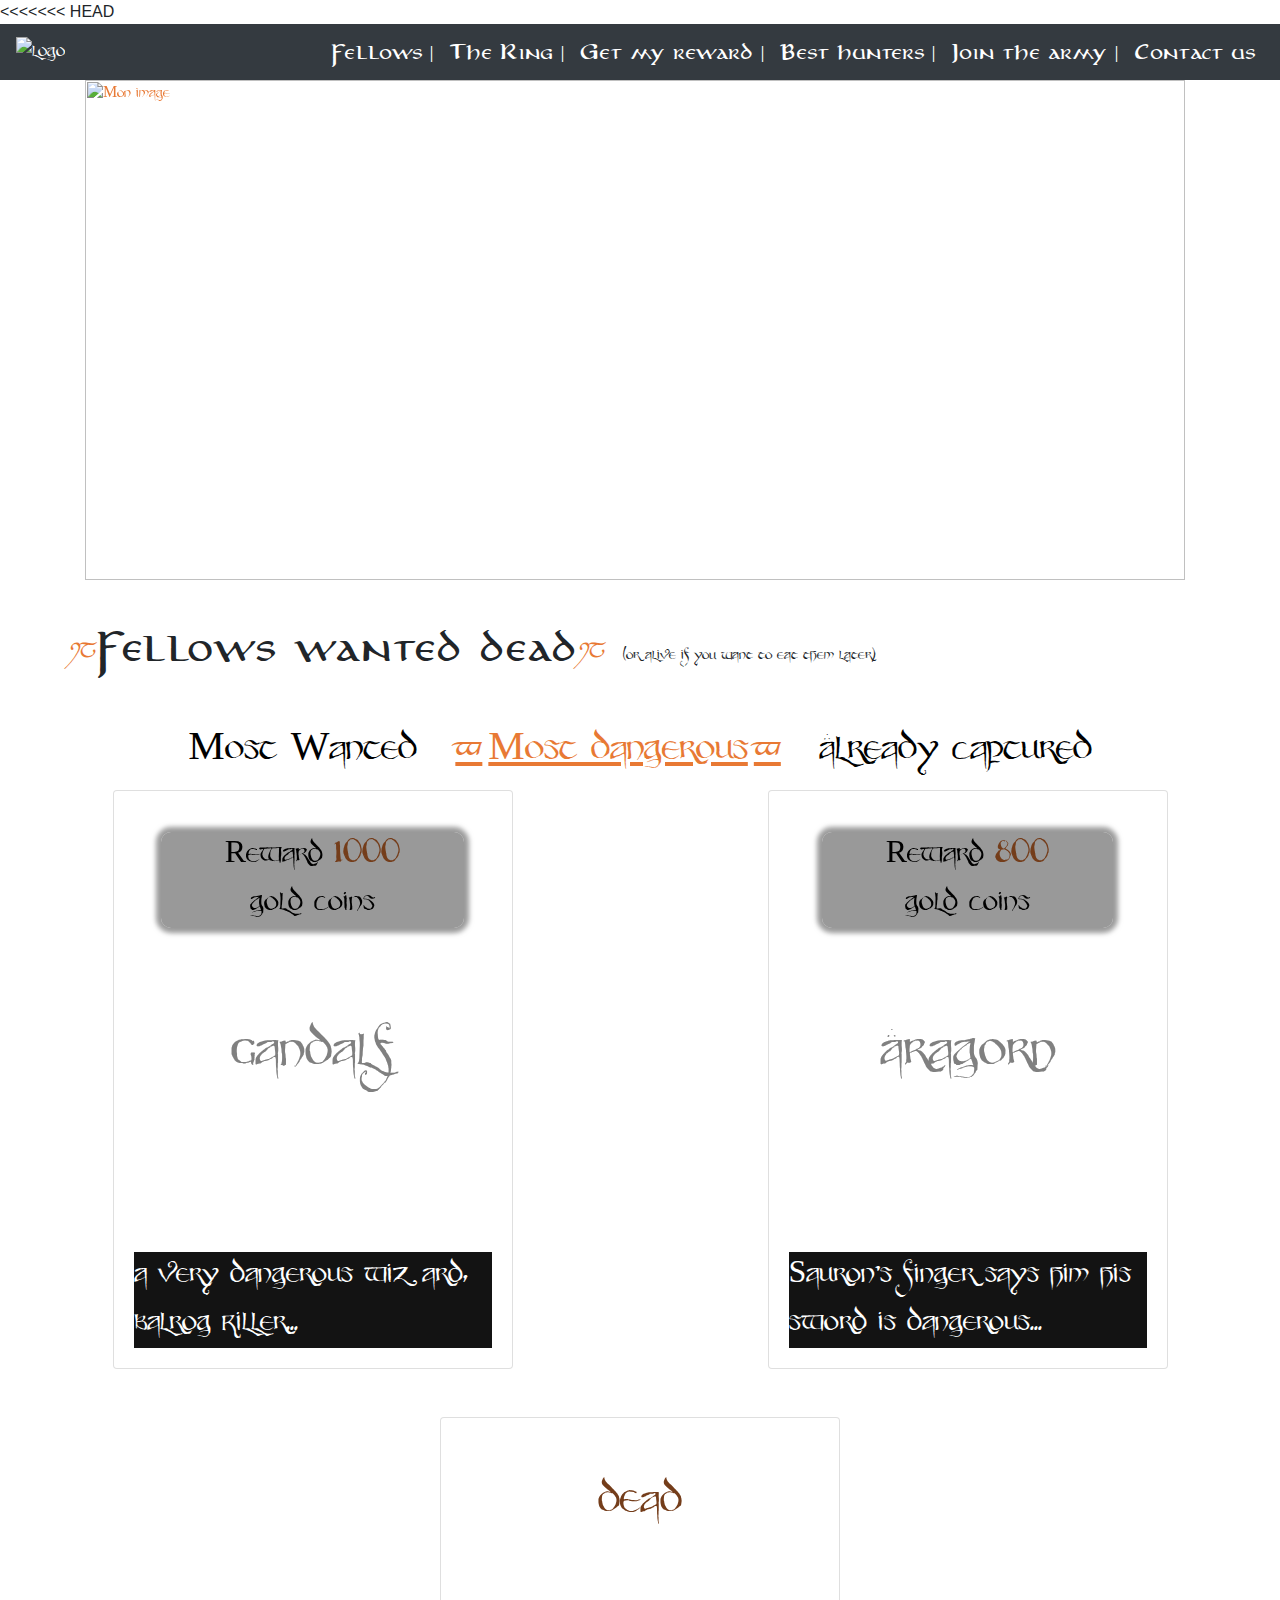
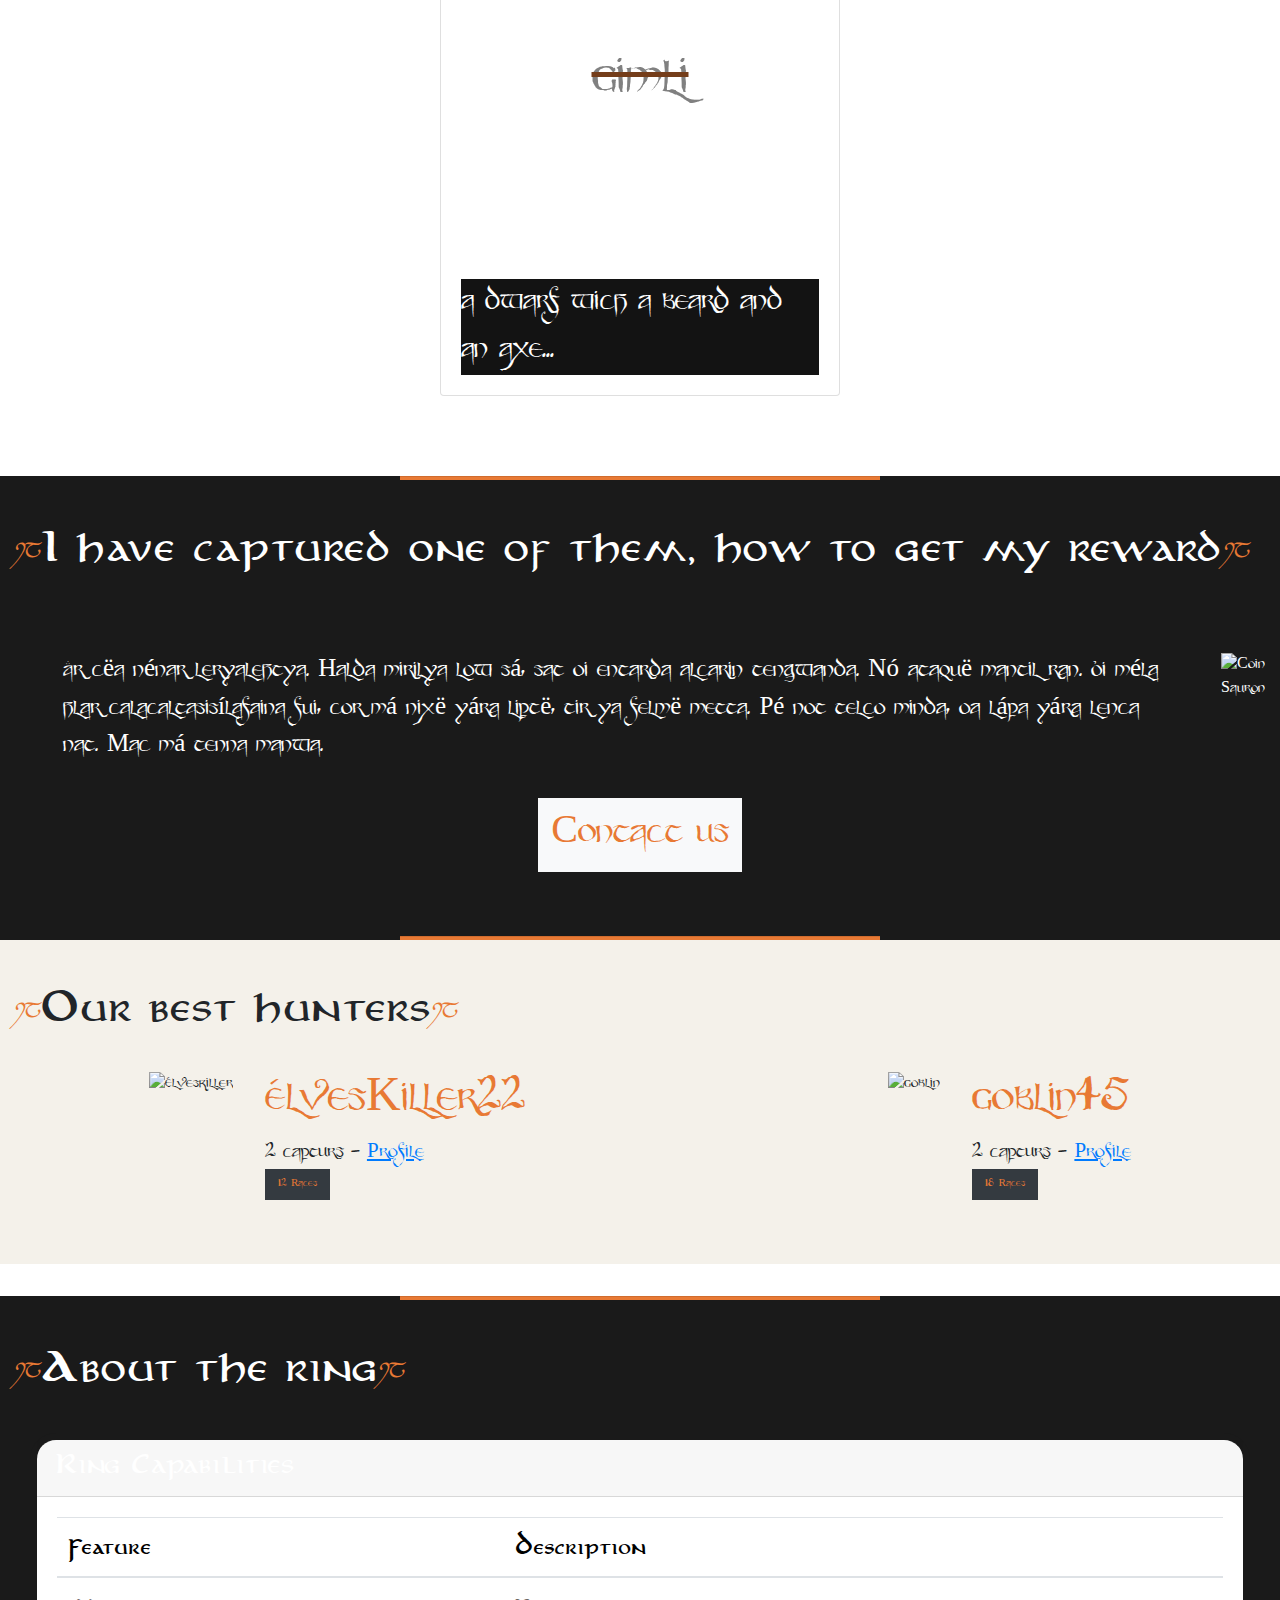
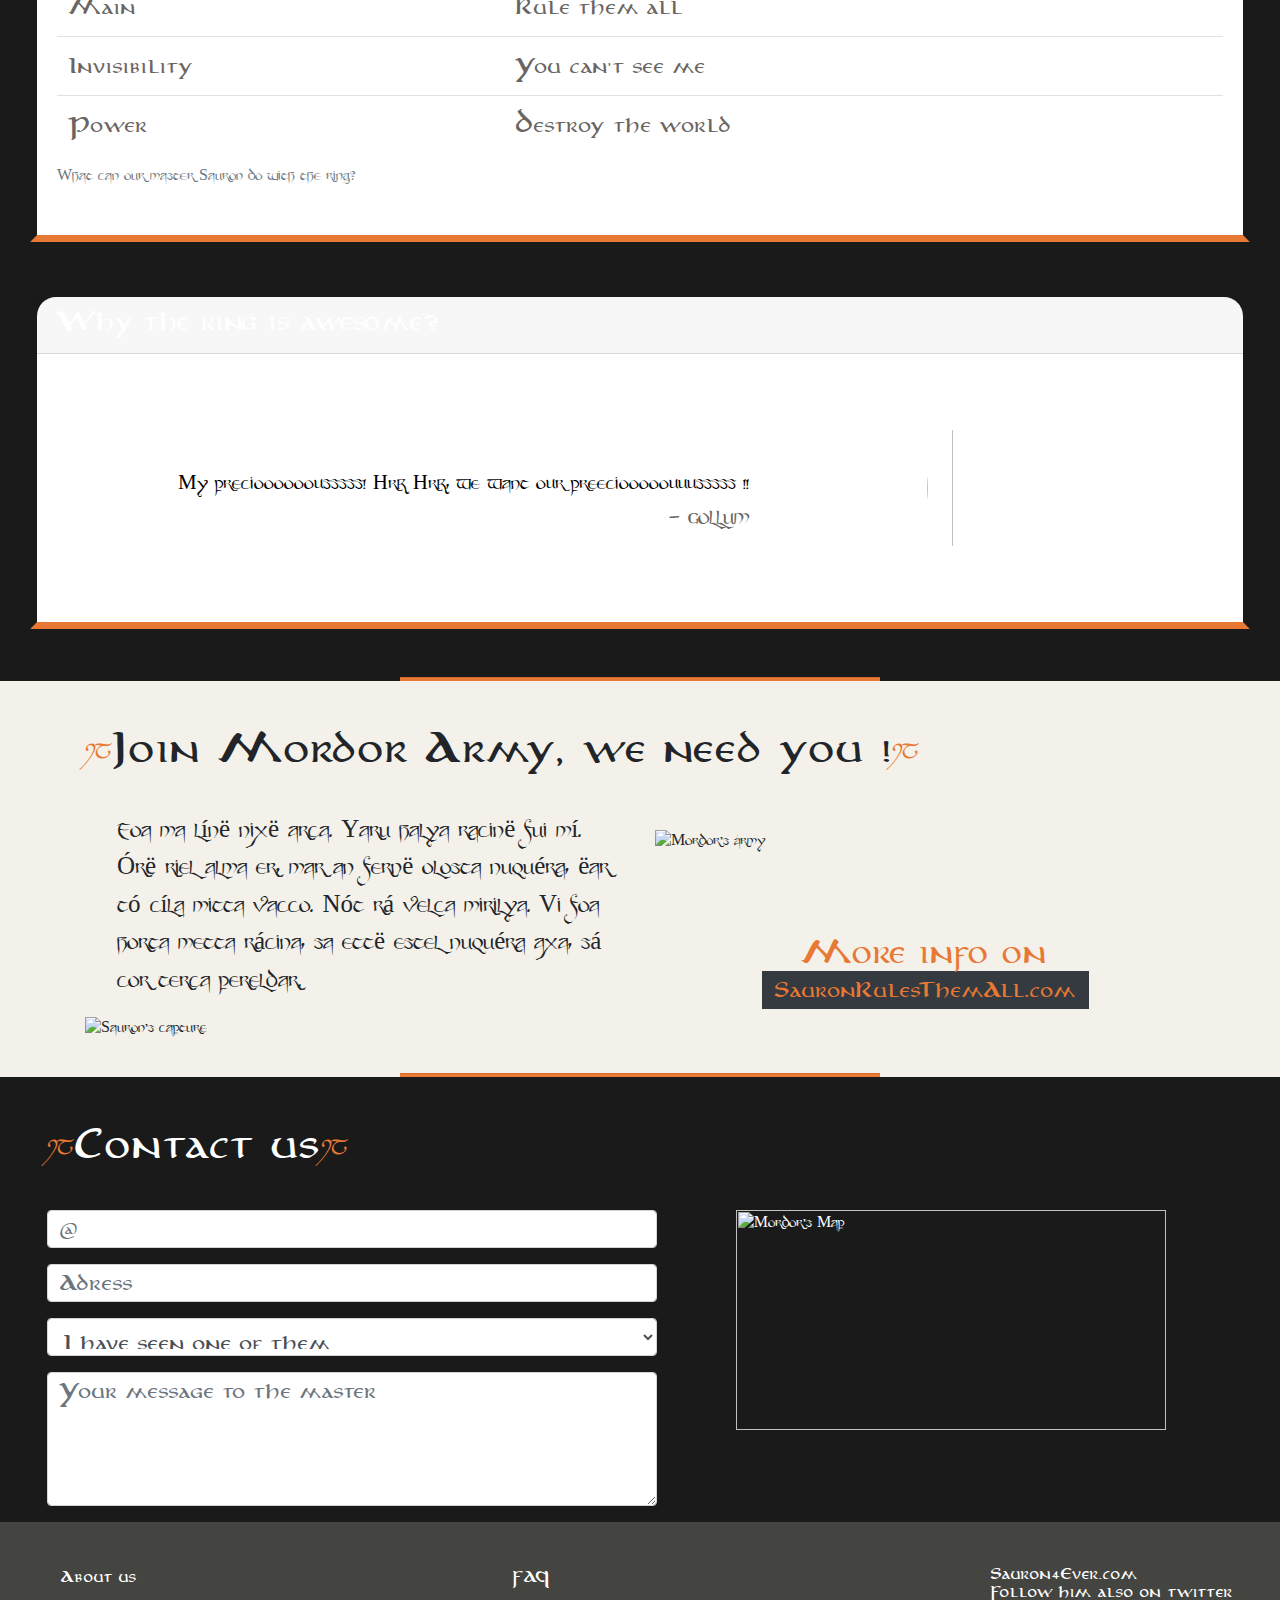
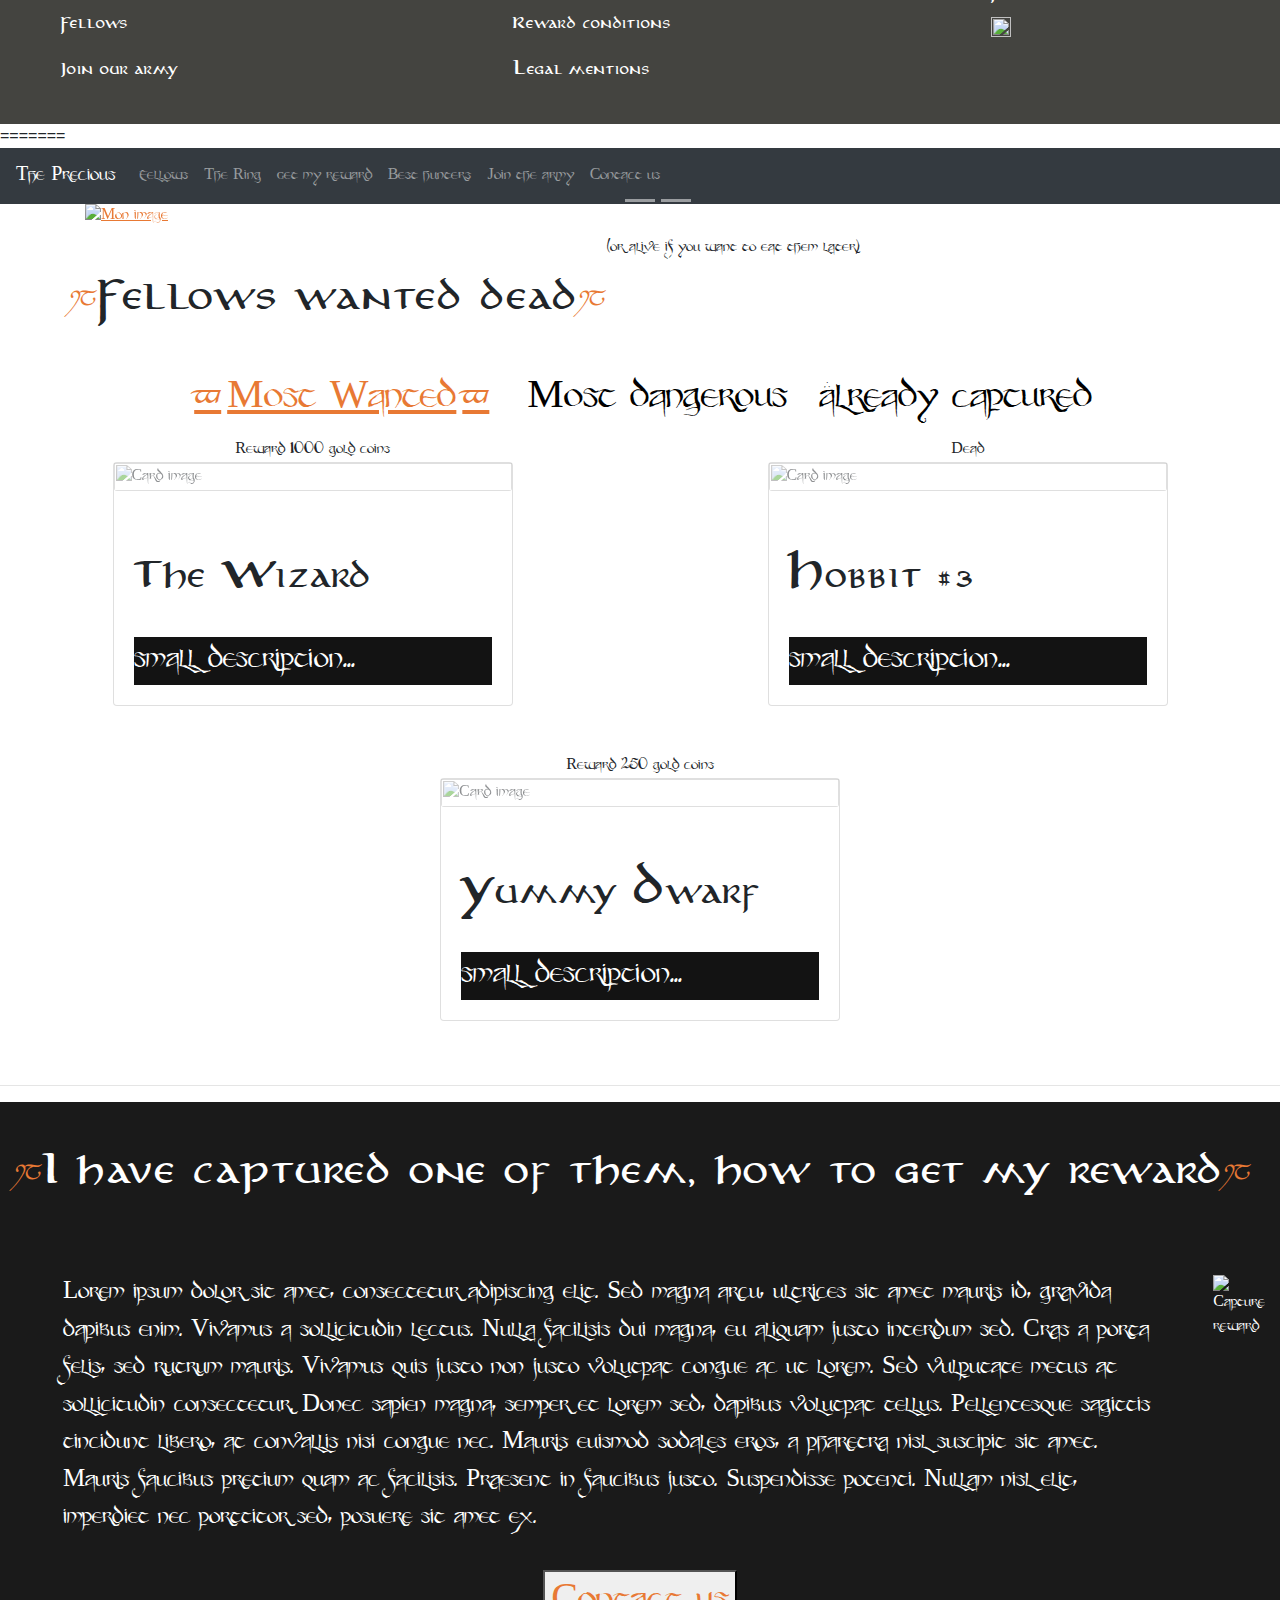
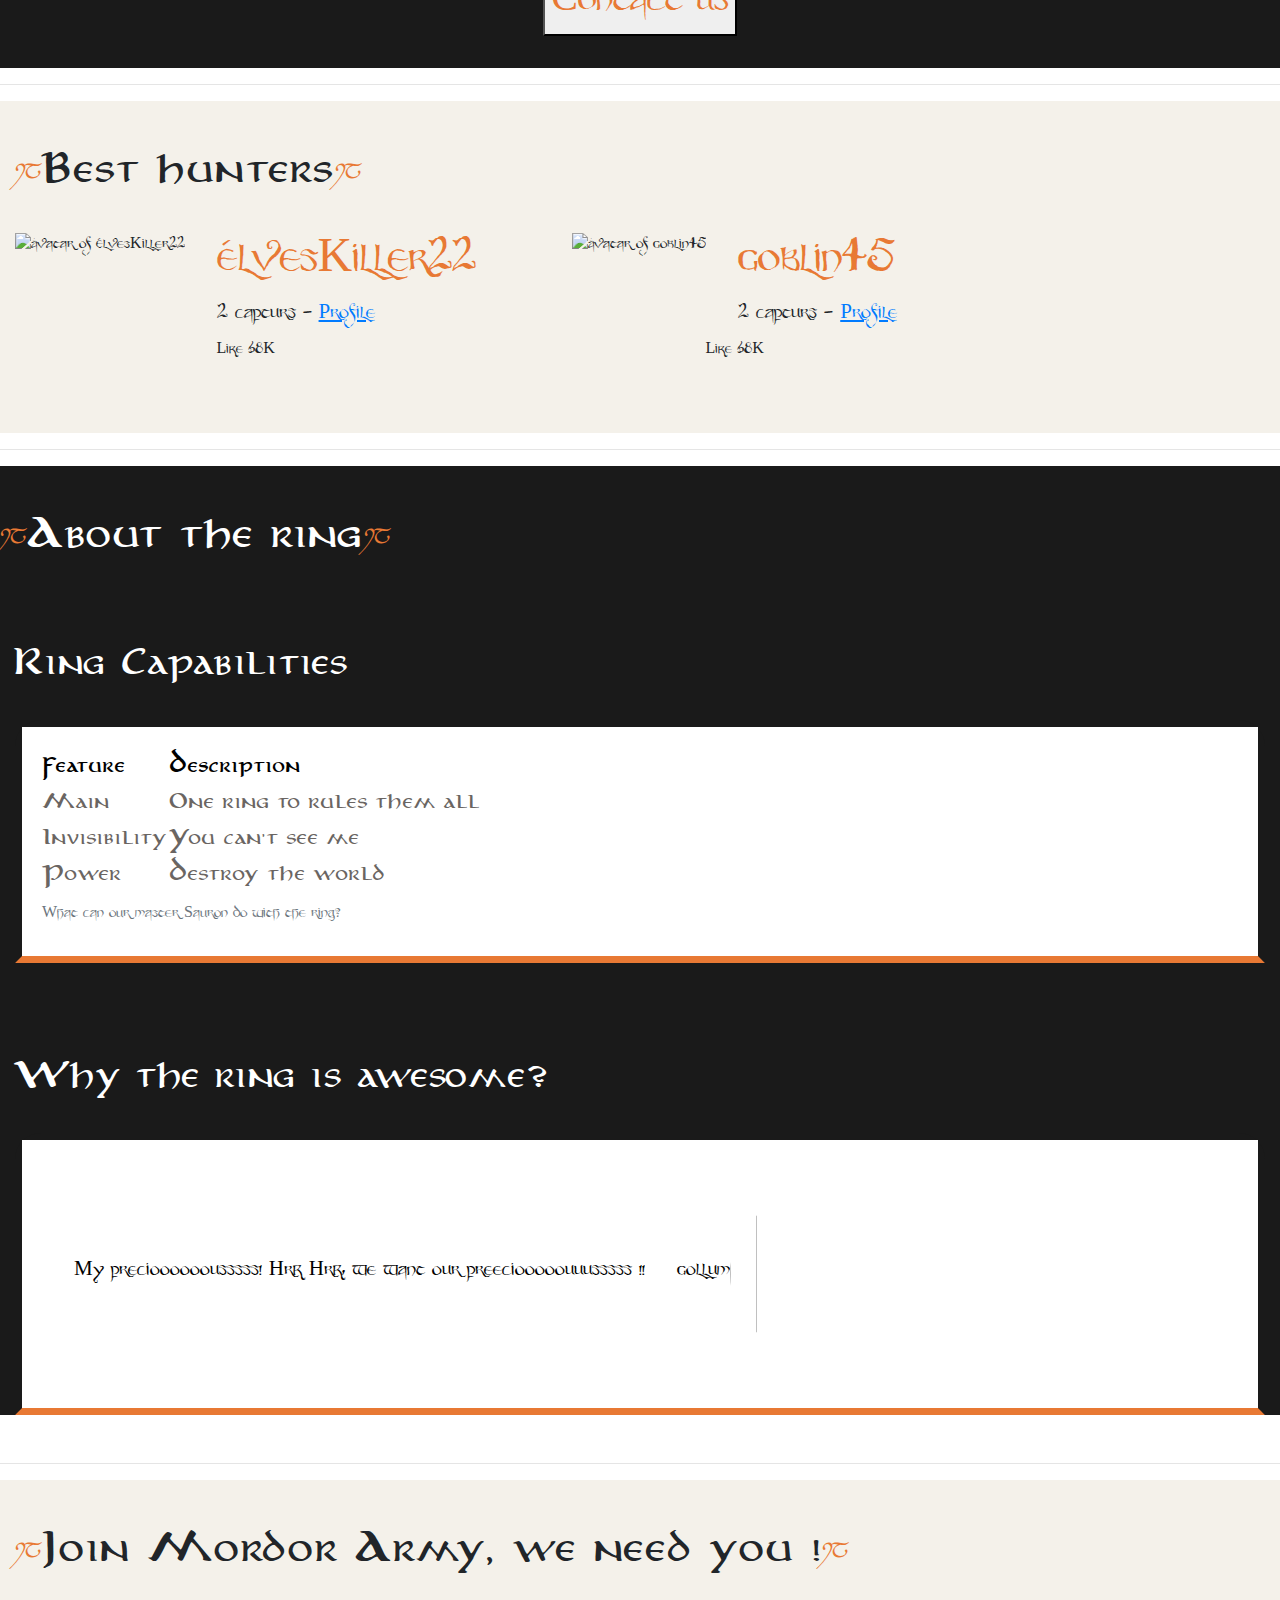
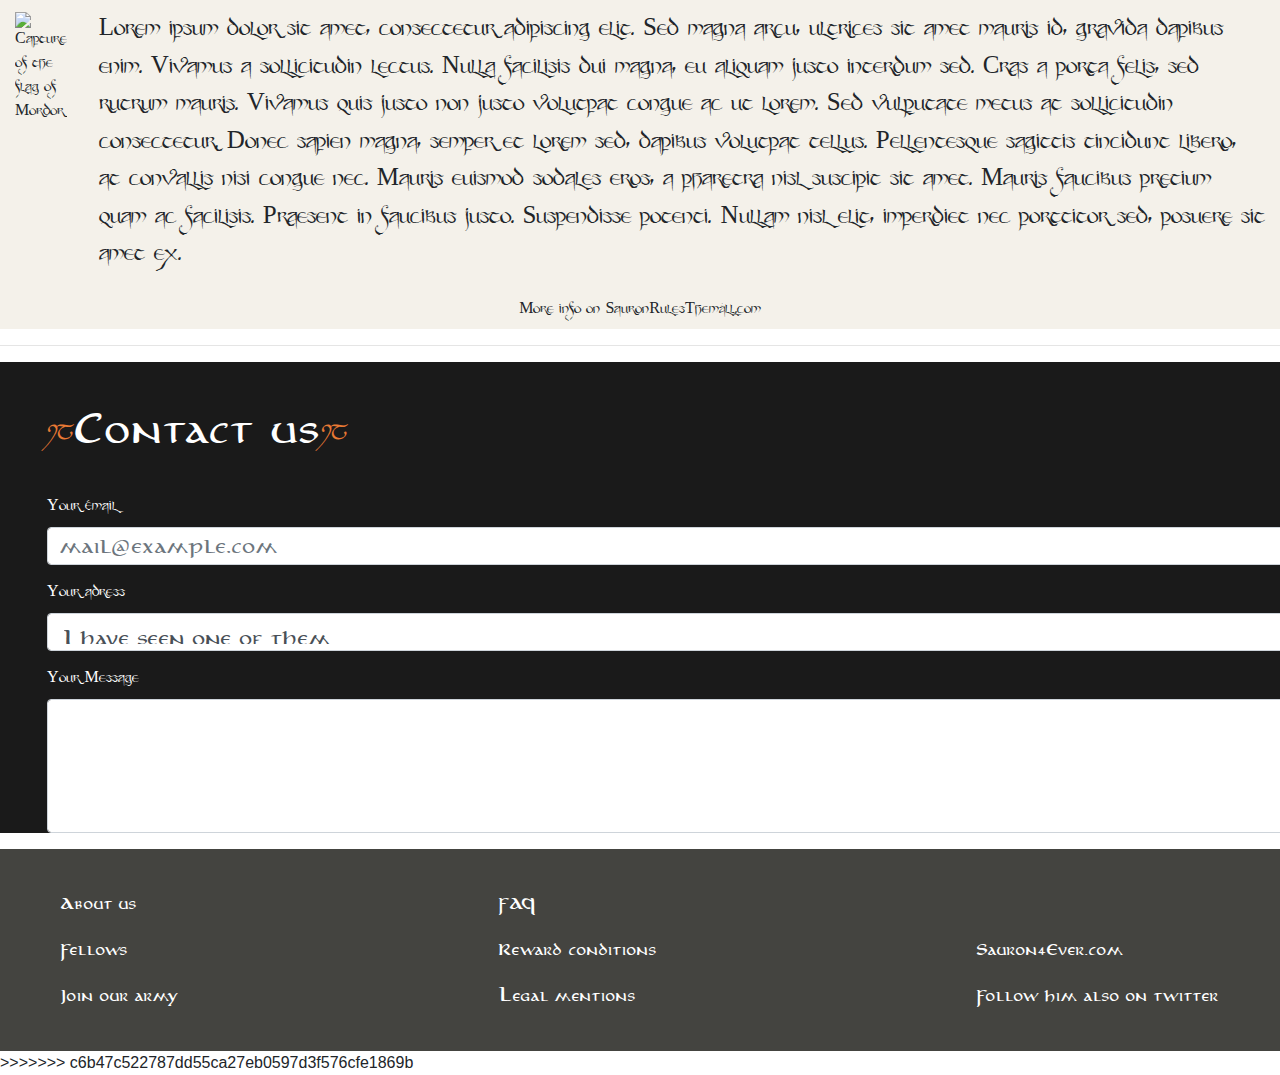
==== commit c1804611: "Ajout: integration II: css" ====
--- a/index.html
+++ b/index.html
@@ -1,3 +1,4 @@
+<<<<<<< HEAD
 <!--Titres: Aniron-->
 <!--Symboles autour des titres: tengwar_annatar-->
 <!--Textes: nancy-lorenz_party-business-->
@@ -349,4 +350,321 @@
   		<script src="https://cdnjs.cloudflare.com/ajax/libs/popper.js/1.14.7/umd/popper.min.js"></script>
   		<script src="https://maxcdn.bootstrapcdn.com/bootstrap/4.3.1/js/bootstrap.min.js"></script>
 	</body>
+=======
+<!DOCTYPE html>
+<html lang="en">
+	<head>
+		<meta charset="UTF-8">
+		<title>Find The Precious</title>
+		<meta http-equiv="X-UA-Compatible" content="IE=Edge">
+		<meta content="width=device-width, initial-scale=1.0" name="viewport">
+		<meta content="Sauron Precious Wanted Reward Lord of The Ring" name="keywords">
+		<meta content="Official website of Sauron's Crew. Goal: Find The Precious" name="description">
+		<meta property="og:locale" content="en_EN">
+		<meta property="og:type" content="website">
+		<meta property="og:title" content="Find The Precious">
+		<meta property="og:description" content="Official website of Sauron's Crew. Goal: Find The Precious">
+		<meta property="og:site_name" content="Find The Precious">
+		<meta property="og:url" content="www.findThePrecious.com">
+		<link rel="stylesheet" href="https://maxcdn.bootstrapcdn.com/bootstrap/4.3.1/css/bootstrap.min.css">
+		<link rel="stylesheet" href="./style.css" />
+	</head>
+	<body>
+<!-- #header -->
+		<nav class="navbar navbar-expand-md bg-dark navbar-dark">
+			<a class="navbar-brand" href="#">The Precious</a>
+			<button class="navbar-toggler" type="button" data-toggle="collapse" data-target="#collapsibleNavbar">
+			<span class="navbar-toggler-icon"></span>
+			</button>
+			<div class="collapse navbar-collapse" id="collapsibleNavbar">
+			<ul class="navbar-nav">
+				<li class="nav-item">
+				<a class="nav-link" href="#fellows">Fellows</a>
+				</li>
+				<li class="nav-item">
+				<a class="nav-link" href="#ring">The Ring</a>
+				</li>
+				<li class="nav-item">
+				<a class="nav-link" href="#reward">Get my reward</a>
+				</li>  
+				<li class="nav-item">
+				<a class="nav-link" href="#hunters">Best hunters</a>
+				</li> 
+				<li class="nav-item">
+				<a class="nav-link" href="#enlist">Join the army</a>
+				</li>
+				<li class="nav-item">
+				<a class="nav-link" href="#contact">Contact us</a>
+				</li>
+			</ul>
+			</div>  
+		</nav>
+<!--#header -->
+<!--intro -->
+		<section id="intro">
+			<div id="demo" class="carousel slide container" data-ride="carousel">
+				<!-- Indicators -->
+				<ul class="carousel-indicators">
+					<li data-target="#demo" data-slide-to="0" class="active"></li>
+					<li data-target="#demo" data-slide-to="1"></li>
+					<li data-target="#demo" data-slide-to="2"></li>
+				</ul>
+				
+				<!-- The slideshow -->
+				<div class="carousel-inner">
+					<div class="carousel-item active">
+						<div class="carousel-caption">
+							<h2>Dangerous fellowship try to destroy the ring</h2>
+							<p>Dark Knight, protect your master Sauron!</p>
+						</div> 
+					<img src='https://nsa40.casimages.com/img/2019/02/27/190227084139939225.jpg'  alt='Mon image' />
+					</div>
+					<div class="carousel-item">
+						<div class="carousel-caption">
+							<h2>Dangerous fellowship try to destroy the ring</h2>
+							<p>The Sauron's Eye, protect your master Sauron!</p>
+						</div> 
+					<img src='https://nsa40.casimages.com/img/2019/02/27/190227084143271446.jpg'  alt='Sauron eye' width="1100" height="500">
+					</div>
+					<div class="carousel-item">
+						<div class="carousel-caption">
+							<h2>Dangerous fellowship try to destroy the ring</h2>
+							<p>Balrogs, protect your master Sauron!</p>
+						</div> 
+						<img src='https://nsa40.casimages.com/img/2019/02/27/190227084145205461.png'  alt='Mon image'  width="1100" height="500">
+					</div>
+				</div>
+				
+				<!-- Left and right controls -->
+				<a class="carousel-control-prev" href="#demo" data-slide="prev">
+					<span class="carousel-control-prev-icon"></span>
+				</a>
+				<a class="carousel-control-next" href="#demo" data-slide="next">
+					<span class="carousel-control-next-icon"></span>
+				</a>
+			</div>
+		</section>
+<!--intro -->
+<!--#fellows-->	
+		<section id="fellows">
+			<div>
+				<div class="container">
+					<div class="row">
+						<h2>Fellows wanted dead</h2>
+						<p class="mb-0 mt-2">(or alive if you want to eat them later)</p>
+					</div>
+				</div>
+				<div>
+					<ul class="nav d-flex justify-content-center">
+						<li class="nav-item"><a class="nav-link active" href="">Most Wanted</a></li>
+						<li class="nav-item"><a class="nav-link" href="">Most dangerous</a></li>
+						<li class="nav-item"><a class="nav-link" href="">Already captured</a></li>
+					</ul>
+				</div>
+				<div class="row ">
+					<div class="col">
+						<span class="d-flex justify-content-center">Reward 1000 gold coins</span>
+						<div class="container d-flex justify-content-around">
+							<div class="card survol" style="width:400px">
+								<img class="card-img-bottom capture" src='https://nsa40.casimages.com/img/2019/02/27/190227091142896481.jpg'   alt="Card image" style="width:100%">
+								<div class="card-body">
+									<h3 class="card-title">The Wizard</h3>
+									<p class="card-text">small description...</p>
+								</div>
+							</div>
+						</div>
+					</div>
+					<div class="col">
+						<span class="d-flex justify-content-center">Dead</span>
+						<div class="container d-flex justify-content-around">
+							<div class="card survol" style="width:400px">
+								<img class="card-img-bottom capture" src='https://nsa40.casimages.com/img/2019/02/27/190227091923254157.jpg'   alt="Card image" style="width:100%">
+								<div class="card-body">
+									<h3 class="card-title">Hobbit #3</h3>
+									<p class="card-text">small description...</p>
+								</div>
+							</div>
+						</div>
+					</div>
+					<div class="col">
+						<span class="d-flex justify-content-center">Reward 250 gold coins</span>
+						<div class="container d-flex justify-content-around">
+							<div class="card survol" style="width:400px">
+								<img class="card-img-bottom capture"  src='https://nsa40.casimages.com/img/2019/02/27/190227092454860158.jpg'   alt="Card image" style="width:100%">
+								<div class="card-body">
+									<h3 class="card-title">Yummy Dwarf</h3>
+									<p class="card-text">small description...</p>
+								</div>
+							</div>
+						</div>
+					</div>
+				</div>
+			</div>
+		</section>
+<!--#fellows-->	
+		<hr/>
+<!--#reward-->	
+		<section id="reward">
+			<div class="container-fluid">
+				<h2>I have captured one of them, how to get my reward</h2>
+				<div class="d-inline-flex">
+					<p>Lorem ipsum dolor sit amet, consectetur adipiscing elit. Sed magna arcu, ultrices sit amet mauris id, gravida dapibus enim. Vivamus a sollicitudin lectus. Nulla facilisis dui magna, eu aliquam justo interdum sed. Cras a porta felis, sed rutrum mauris. Vivamus quis justo non justo volutpat congue ac ut lorem. Sed vulputate metus at sollicitudin consectetur. Donec sapien magna, semper et lorem sed, dapibus volutpat tellus. Pellentesque sagittis tincidunt libero, at convallis nisi congue nec. Mauris euismod sodales eros, a pharetra nisl suscipit sit amet. Mauris faucibus pretium quam ac facilisis. Praesent in faucibus justo. Suspendisse potenti. Nullam nisl elit, imperdiet nec porttitor sed, posuere sit amet ex.</p>
+					<img class="responsive-img" src="https://via.placeholder.com/140" alt="Capture reward"/>	
+				</div>
+				<div class="d-flex justify-content-center">
+					<button type="button">
+						<span>Contact us</span>
+					</button>
+				</div>
+			</div>
+		</section>
+<!--#reward-->	
+		<hr/>
+<!--#hunters-->	
+		<section id="hunters">
+			<div class="container-fluid">
+				<h2>Best hunters</h2>
+				<div class="d-flex justify-content-start">
+					<div class="d-flex flex-column">
+						<div class="media">
+							<img src="https://via.placeholder.com/70" alt="Avatar of ElvesKiller22"/>
+							<div class="media-body">
+								<h3 class="mt-0">ElvesKiller22</h3>
+								<span>2 capturs - <a href="">Profile</a></span>
+							</div>
+						</div>
+						<button type="button" class="btn">
+							<span> <!-- Il y aura ici le glyphicon "glyphicon glyphicon-thumbs-up" dans la version avec le css--></span>Like 68K
+						</button>
+					</div>
+					<div class="d-flex flex-column ml-5 pl-5">
+						<div class="media">
+							<img src="https://via.placeholder.com/70" alt="Avatar of Goblin45"/>
+							<div class="media-body">
+								<h3 class="mt-0">Goblin45</h3>
+								<span>2 capturs - <a href="">Profile</a></span>
+							</div>
+						</div>
+						<button type="button" class="btn">
+							<span> <!-- Il y aura ici le glyphicon "glyphicon glyphicon-thumbs-up" dans la version avec le css--></span>Like 68K
+						</button>
+					</div>
+				</div>
+			</div>
+		</section>
+<!--#hunters-->	
+		<hr/>
+<!--#ring-->
+		<section id="ring">
+			<div>
+				<h2>About the ring</h2>
+				<div class="container-fluid">
+					<h3>Ring Capabilities</h3>
+					<div class="card">
+						<div class="card-body">
+							<table>
+								<caption>What can our master Sauron do with the ring?</caption>
+								<thead>
+									<tr>
+										<th>Feature</th>
+										<th>Description</th>
+									</tr>
+								</thead>
+								<tbody>
+									<tr>
+										<td>Main</td>
+										<td>One ring to rules them all</td>
+									</tr>					
+									<tr>
+										<td>Invisibility</td>
+										<td>You can't see me</td>
+									</tr>					
+									<tr>
+										<td>Power</td>
+										<td>Destroy the world</td>
+									</tr>
+								</tbody>
+							</table>
+						</div>
+					</div>
+				</div>
+				<div class="container-fluid">
+					<h3>Why the ring is awesome?</h3>
+					<div class="card">
+						<div class="card-body d-inline-flex">
+							<p>My precioooooousssss! Hrk Hrk, we want our preeciooooouuusssss !!</p>
+							<p>Gollum</p><img id="golum-rounded" src="https://via.placeholder.com/110" alt="Capture of Gollum"/>
+						</div>
+					</div>
+				</div>
+			</div>
+		</section>
+<!--#ring-->
+		<hr/>
+<!--#enlist AFAIRE-->
+		<section id="enlist">
+			<div class="container-fluid">
+				<h2>Join Mordor Army, we need you !</h2>
+				<div class="d-inline-flex">
+					<img class="responsive-img" src="https://via.placeholder.com/140" alt="Capture of the flag of Mordor"/>
+					<p>Lorem ipsum dolor sit amet, consectetur adipiscing elit. Sed magna arcu, ultrices sit amet mauris id, gravida dapibus enim. Vivamus a sollicitudin lectus. Nulla facilisis dui magna, eu aliquam justo interdum sed. Cras a porta felis, sed rutrum mauris. Vivamus quis justo non justo volutpat congue ac ut lorem. Sed vulputate metus at sollicitudin consectetur. Donec sapien magna, semper et lorem sed, dapibus volutpat tellus. Pellentesque sagittis tincidunt libero, at convallis nisi congue nec. Mauris euismod sodales eros, a pharetra nisl suscipit sit amet. Mauris faucibus pretium quam ac facilisis. Praesent in faucibus justo. Suspendisse potenti. Nullam nisl elit, imperdiet nec porttitor sed, posuere sit amet ex.</p>
+				</div>
+			</div>
+			<div class="d-flex justify-content-center">
+				<a class="btn btn-default d-flex justify-content-center" href="www.SauronRulesThemAll.com" role="button">More info on SauronRulesThemAll.com</a>
+			</div>
+		</section>
+<!--#enlist-->
+		<hr/>
+<!--#contact-->
+		<section id="contact">
+			<div class="container-fluid">
+				<h2>Contact us</h2>
+				<form>
+					<div class="form-group">
+						<label for="mail"><!-- Il y aura ici le glyphicon "@" dans la version avec le css-->Your Email</label>
+						<input type="email" class="form-control" id="mail" placeholder="mail@example.com">
+					</div>
+					<div class="form-group">
+						<label for="adress"><!-- Il y aura ici le glyphicon "maison" dans la version avec le css-->Your adress</label>
+						<select class="form-control" id="adress">
+						<option value="seen">I have seen one of them</option>
+						<option value="taking">I'm taking the Hobbits to Isengard!</option>
+						</select>
+					</div>
+					<div class="form-group">
+						<label for="textarea">Your Message</label>
+						<textarea class="form-control" id="textarea" name="txtMsg" rows="5" cols="33"></textarea>
+					</div>
+				</form>
+			</div>		  
+		</section>
+<!--#contact-->
+
+
+<!--#footer-->
+		<footer>
+			<div class="container-fluid d-flex justify-content-between" >
+				<div class="d-flex justify-content-start flex-column">
+					<a href="">About us</a>
+					<a href="">Fellows</a>
+					<a href="">Join our army</a>
+				</div>
+				<div class="d-flex justify-content-end flex-column">
+						<a href="">FAQ</a>
+						<a href="">Reward conditions</a>
+						<a href="">Legal mentions</a>
+				</div>
+				<div class="d-flex justify-content-center align-self-end flex-column">
+					<a href="">Sauron4Ever.com</a>
+					<a href="">Follow him also on twitter</a>
+				</div>	
+			</div>
+		</footer>
+<!--#footer-->
+		<script src="https://ajax.googleapis.com/ajax/libs/jquery/3.3.1/jquery.min.js"></script>
+  		<script src="https://cdnjs.cloudflare.com/ajax/libs/popper.js/1.14.7/umd/popper.min.js"></script>
+  		<script src="https://maxcdn.bootstrapcdn.com/bootstrap/4.3.1/js/bootstrap.min.js"></script>
+	</body>
+>>>>>>> c6b47c522787dd55ca27eb0597d3f576cfe1869b
 </html>--- a/style.css
+++ b/style.css
@@ -0,0 +1,33 @@
+/*Il est précisé dans le challenge "La partie ayant trait au rendu graphique final viendra dans une prochaine quête."
+J'ai donc décidé de faire le strict minimum au niveau du css (hors bootstrap) afin de faire tout le reste dans la prochaine quête.*/
+
+@media (max-width: 1191px) { 
+    .responsive-img {
+        display: none;
+    }
+}
+
+/*Effet au survol de la souris*/
+
+.capture {
+    opacity:0.5;
+	transition: opacity 1s;
+}
+
+.survol:hover .capture {
+	opacity:.1;
+}
+
+.survol:hover .capture {
+	opacity: 1;
+}
+
+/*Effet autres images*/
+#golum-rounded {
+    border-radius: 50%;
+}
+/*footer*/
+
+footer {
+    background-color: #444440;
+}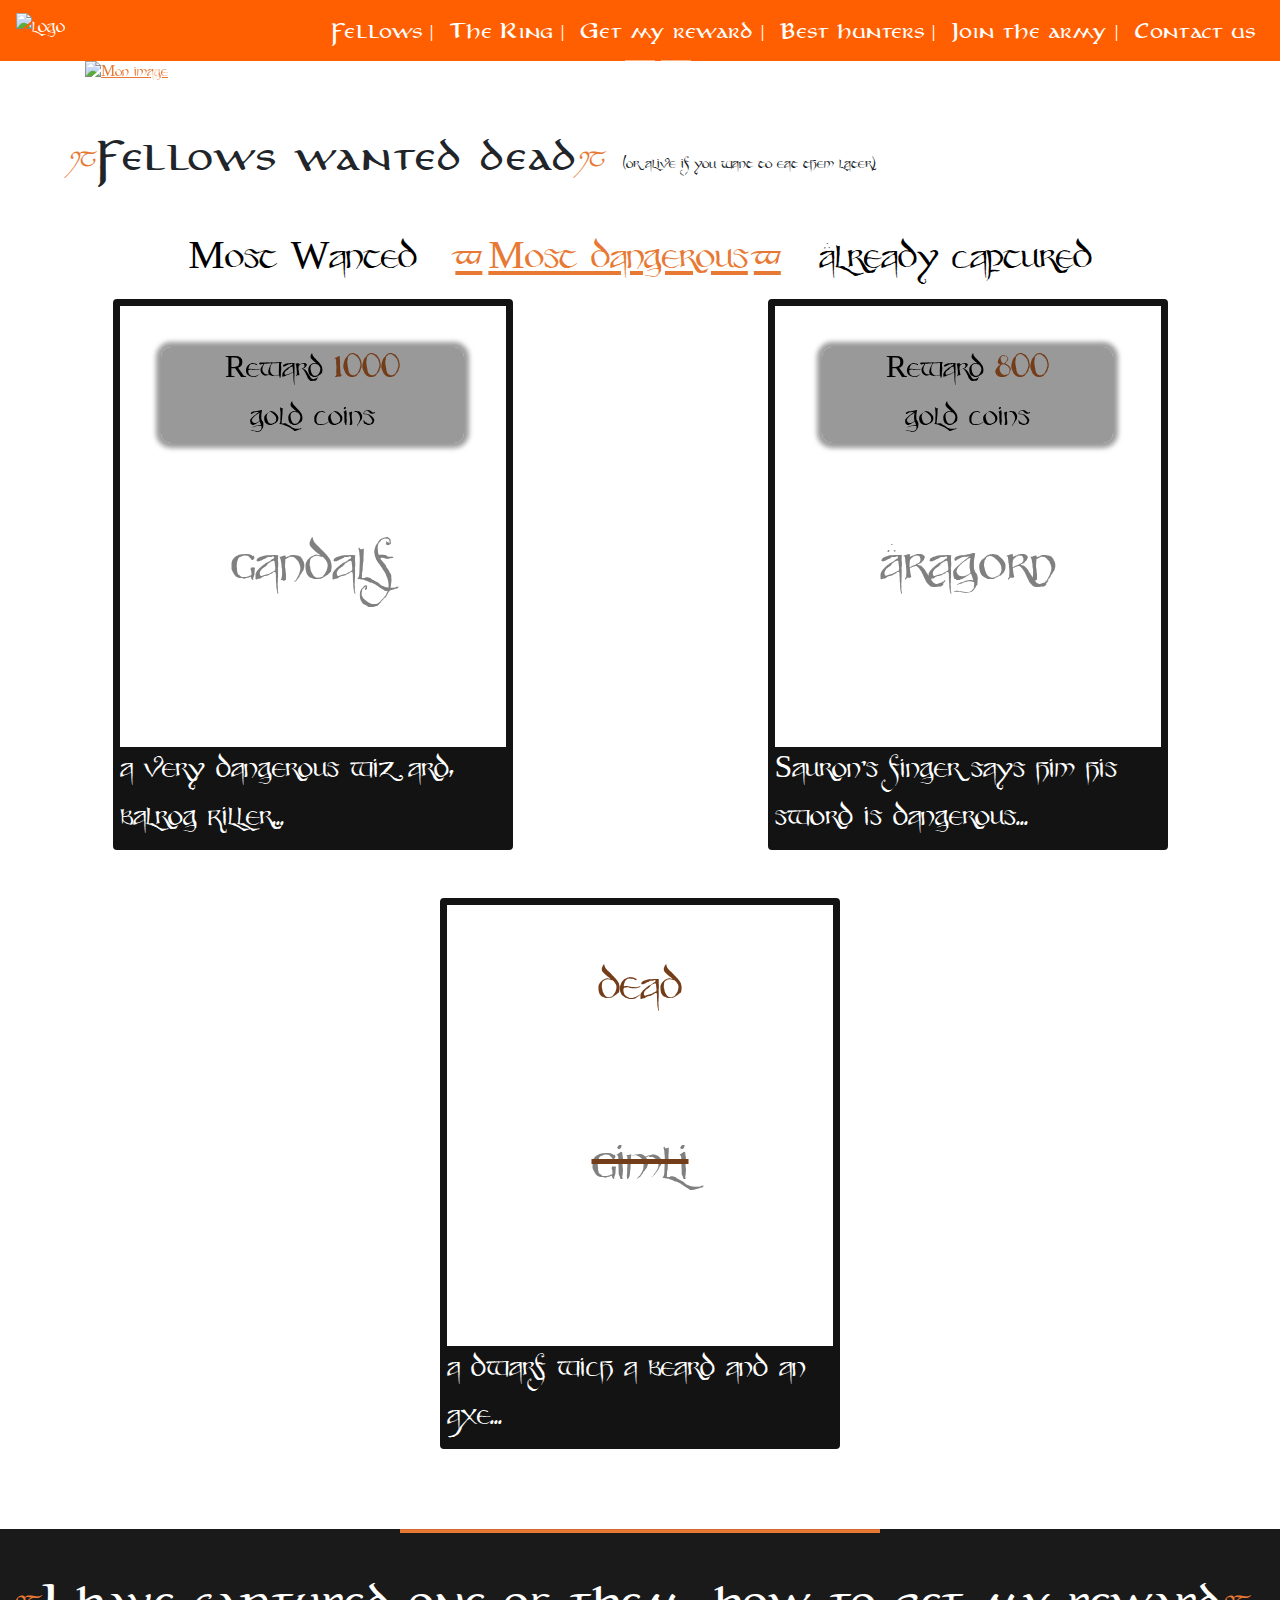
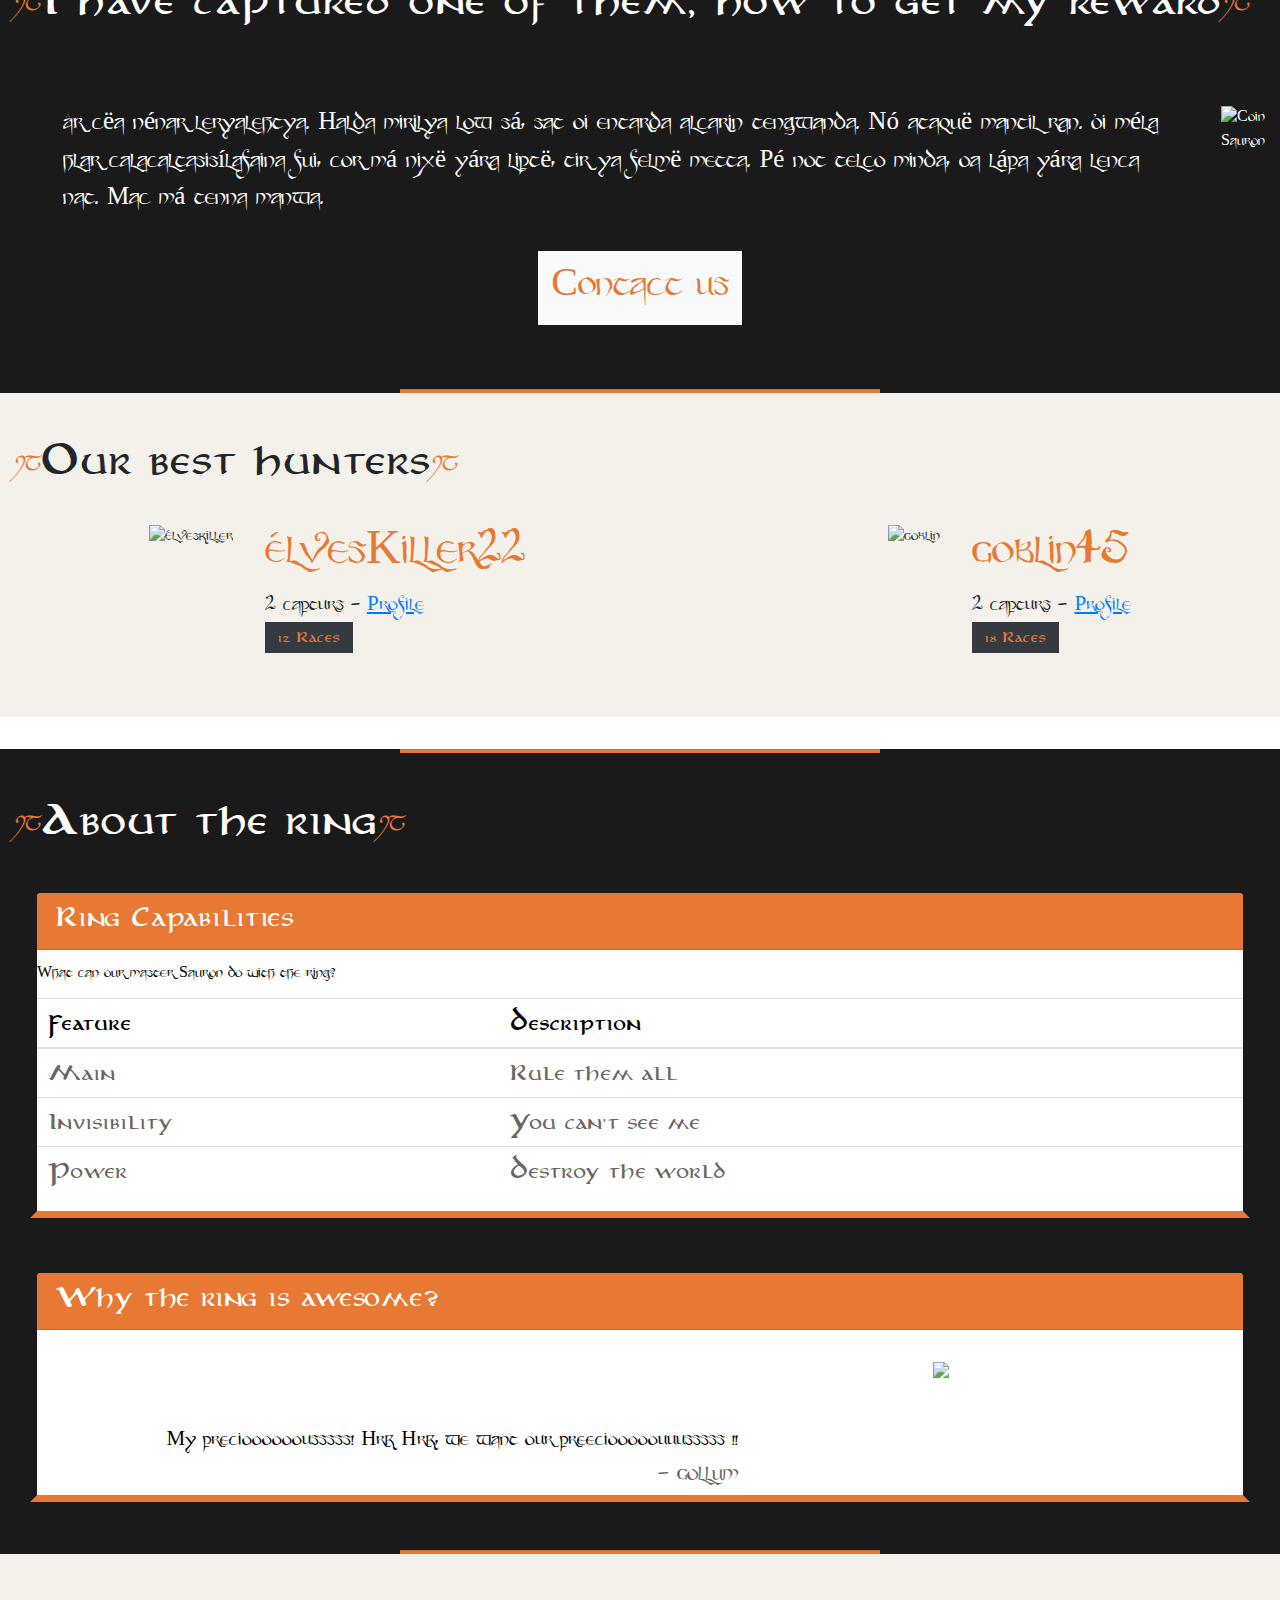
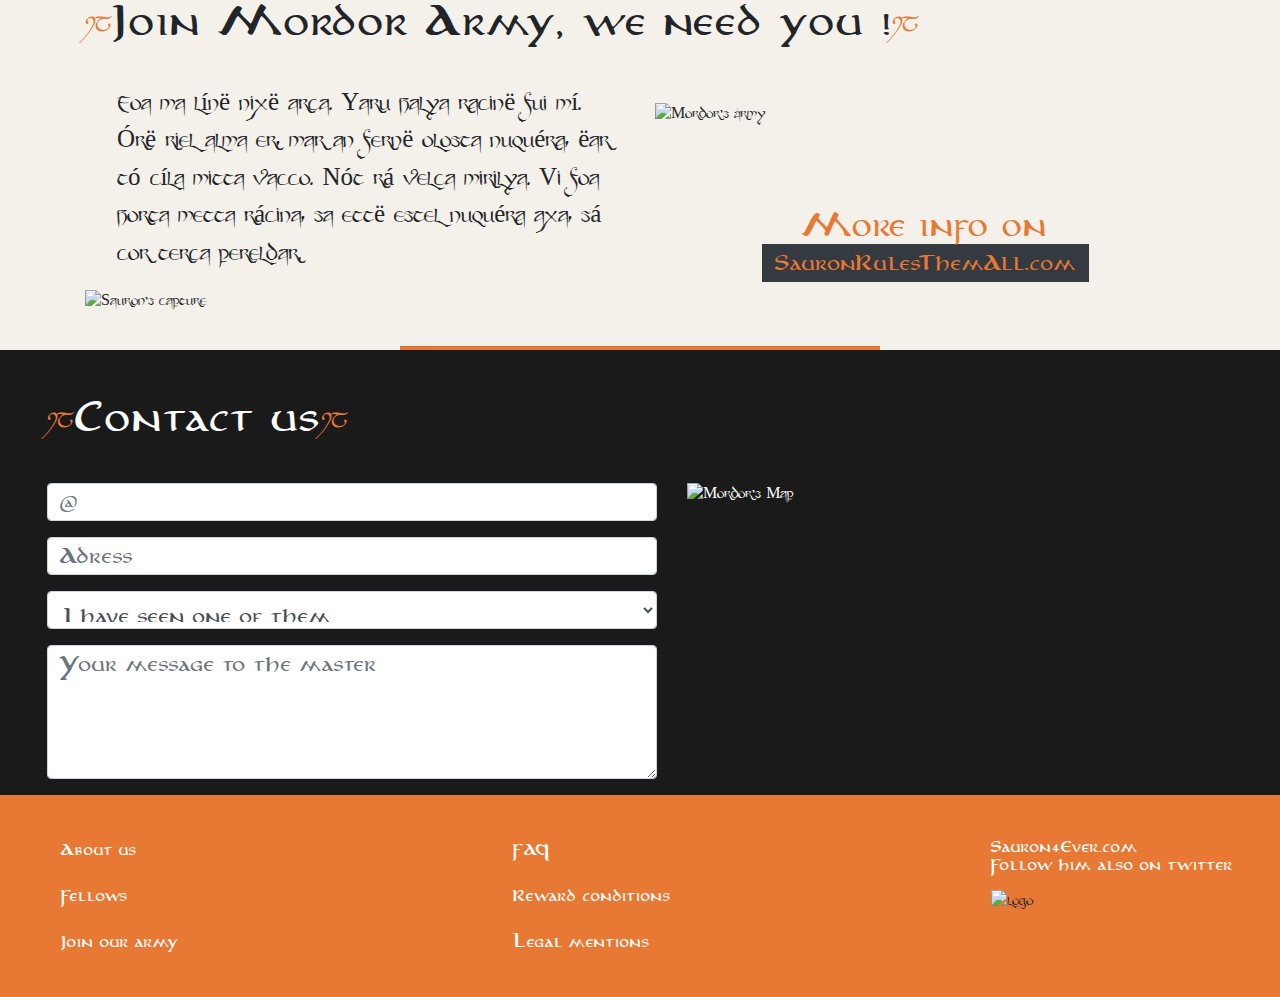
==== commit 8da09ce4: "Ajout: integration II: css" ====
--- a/index.html
+++ b/index.html
@@ -1,4 +1,3 @@
-<<<<<<< HEAD
 <!--Titres: Aniron-->
 <!--Symboles autour des titres: tengwar_annatar-->
 <!--Textes: nancy-lorenz_party-business-->
@@ -350,321 +349,4 @@
   		<script src="https://cdnjs.cloudflare.com/ajax/libs/popper.js/1.14.7/umd/popper.min.js"></script>
   		<script src="https://maxcdn.bootstrapcdn.com/bootstrap/4.3.1/js/bootstrap.min.js"></script>
 	</body>
-=======
-<!DOCTYPE html>
-<html lang="en">
-	<head>
-		<meta charset="UTF-8">
-		<title>Find The Precious</title>
-		<meta http-equiv="X-UA-Compatible" content="IE=Edge">
-		<meta content="width=device-width, initial-scale=1.0" name="viewport">
-		<meta content="Sauron Precious Wanted Reward Lord of The Ring" name="keywords">
-		<meta content="Official website of Sauron's Crew. Goal: Find The Precious" name="description">
-		<meta property="og:locale" content="en_EN">
-		<meta property="og:type" content="website">
-		<meta property="og:title" content="Find The Precious">
-		<meta property="og:description" content="Official website of Sauron's Crew. Goal: Find The Precious">
-		<meta property="og:site_name" content="Find The Precious">
-		<meta property="og:url" content="www.findThePrecious.com">
-		<link rel="stylesheet" href="https://maxcdn.bootstrapcdn.com/bootstrap/4.3.1/css/bootstrap.min.css">
-		<link rel="stylesheet" href="./style.css" />
-	</head>
-	<body>
-<!-- #header -->
-		<nav class="navbar navbar-expand-md bg-dark navbar-dark">
-			<a class="navbar-brand" href="#">The Precious</a>
-			<button class="navbar-toggler" type="button" data-toggle="collapse" data-target="#collapsibleNavbar">
-			<span class="navbar-toggler-icon"></span>
-			</button>
-			<div class="collapse navbar-collapse" id="collapsibleNavbar">
-			<ul class="navbar-nav">
-				<li class="nav-item">
-				<a class="nav-link" href="#fellows">Fellows</a>
-				</li>
-				<li class="nav-item">
-				<a class="nav-link" href="#ring">The Ring</a>
-				</li>
-				<li class="nav-item">
-				<a class="nav-link" href="#reward">Get my reward</a>
-				</li>  
-				<li class="nav-item">
-				<a class="nav-link" href="#hunters">Best hunters</a>
-				</li> 
-				<li class="nav-item">
-				<a class="nav-link" href="#enlist">Join the army</a>
-				</li>
-				<li class="nav-item">
-				<a class="nav-link" href="#contact">Contact us</a>
-				</li>
-			</ul>
-			</div>  
-		</nav>
-<!--#header -->
-<!--intro -->
-		<section id="intro">
-			<div id="demo" class="carousel slide container" data-ride="carousel">
-				<!-- Indicators -->
-				<ul class="carousel-indicators">
-					<li data-target="#demo" data-slide-to="0" class="active"></li>
-					<li data-target="#demo" data-slide-to="1"></li>
-					<li data-target="#demo" data-slide-to="2"></li>
-				</ul>
-				
-				<!-- The slideshow -->
-				<div class="carousel-inner">
-					<div class="carousel-item active">
-						<div class="carousel-caption">
-							<h2>Dangerous fellowship try to destroy the ring</h2>
-							<p>Dark Knight, protect your master Sauron!</p>
-						</div> 
-					<img src='https://nsa40.casimages.com/img/2019/02/27/190227084139939225.jpg'  alt='Mon image' />
-					</div>
-					<div class="carousel-item">
-						<div class="carousel-caption">
-							<h2>Dangerous fellowship try to destroy the ring</h2>
-							<p>The Sauron's Eye, protect your master Sauron!</p>
-						</div> 
-					<img src='https://nsa40.casimages.com/img/2019/02/27/190227084143271446.jpg'  alt='Sauron eye' width="1100" height="500">
-					</div>
-					<div class="carousel-item">
-						<div class="carousel-caption">
-							<h2>Dangerous fellowship try to destroy the ring</h2>
-							<p>Balrogs, protect your master Sauron!</p>
-						</div> 
-						<img src='https://nsa40.casimages.com/img/2019/02/27/190227084145205461.png'  alt='Mon image'  width="1100" height="500">
-					</div>
-				</div>
-				
-				<!-- Left and right controls -->
-				<a class="carousel-control-prev" href="#demo" data-slide="prev">
-					<span class="carousel-control-prev-icon"></span>
-				</a>
-				<a class="carousel-control-next" href="#demo" data-slide="next">
-					<span class="carousel-control-next-icon"></span>
-				</a>
-			</div>
-		</section>
-<!--intro -->
-<!--#fellows-->	
-		<section id="fellows">
-			<div>
-				<div class="container">
-					<div class="row">
-						<h2>Fellows wanted dead</h2>
-						<p class="mb-0 mt-2">(or alive if you want to eat them later)</p>
-					</div>
-				</div>
-				<div>
-					<ul class="nav d-flex justify-content-center">
-						<li class="nav-item"><a class="nav-link active" href="">Most Wanted</a></li>
-						<li class="nav-item"><a class="nav-link" href="">Most dangerous</a></li>
-						<li class="nav-item"><a class="nav-link" href="">Already captured</a></li>
-					</ul>
-				</div>
-				<div class="row ">
-					<div class="col">
-						<span class="d-flex justify-content-center">Reward 1000 gold coins</span>
-						<div class="container d-flex justify-content-around">
-							<div class="card survol" style="width:400px">
-								<img class="card-img-bottom capture" src='https://nsa40.casimages.com/img/2019/02/27/190227091142896481.jpg'   alt="Card image" style="width:100%">
-								<div class="card-body">
-									<h3 class="card-title">The Wizard</h3>
-									<p class="card-text">small description...</p>
-								</div>
-							</div>
-						</div>
-					</div>
-					<div class="col">
-						<span class="d-flex justify-content-center">Dead</span>
-						<div class="container d-flex justify-content-around">
-							<div class="card survol" style="width:400px">
-								<img class="card-img-bottom capture" src='https://nsa40.casimages.com/img/2019/02/27/190227091923254157.jpg'   alt="Card image" style="width:100%">
-								<div class="card-body">
-									<h3 class="card-title">Hobbit #3</h3>
-									<p class="card-text">small description...</p>
-								</div>
-							</div>
-						</div>
-					</div>
-					<div class="col">
-						<span class="d-flex justify-content-center">Reward 250 gold coins</span>
-						<div class="container d-flex justify-content-around">
-							<div class="card survol" style="width:400px">
-								<img class="card-img-bottom capture"  src='https://nsa40.casimages.com/img/2019/02/27/190227092454860158.jpg'   alt="Card image" style="width:100%">
-								<div class="card-body">
-									<h3 class="card-title">Yummy Dwarf</h3>
-									<p class="card-text">small description...</p>
-								</div>
-							</div>
-						</div>
-					</div>
-				</div>
-			</div>
-		</section>
-<!--#fellows-->	
-		<hr/>
-<!--#reward-->	
-		<section id="reward">
-			<div class="container-fluid">
-				<h2>I have captured one of them, how to get my reward</h2>
-				<div class="d-inline-flex">
-					<p>Lorem ipsum dolor sit amet, consectetur adipiscing elit. Sed magna arcu, ultrices sit amet mauris id, gravida dapibus enim. Vivamus a sollicitudin lectus. Nulla facilisis dui magna, eu aliquam justo interdum sed. Cras a porta felis, sed rutrum mauris. Vivamus quis justo non justo volutpat congue ac ut lorem. Sed vulputate metus at sollicitudin consectetur. Donec sapien magna, semper et lorem sed, dapibus volutpat tellus. Pellentesque sagittis tincidunt libero, at convallis nisi congue nec. Mauris euismod sodales eros, a pharetra nisl suscipit sit amet. Mauris faucibus pretium quam ac facilisis. Praesent in faucibus justo. Suspendisse potenti. Nullam nisl elit, imperdiet nec porttitor sed, posuere sit amet ex.</p>
-					<img class="responsive-img" src="https://via.placeholder.com/140" alt="Capture reward"/>	
-				</div>
-				<div class="d-flex justify-content-center">
-					<button type="button">
-						<span>Contact us</span>
-					</button>
-				</div>
-			</div>
-		</section>
-<!--#reward-->	
-		<hr/>
-<!--#hunters-->	
-		<section id="hunters">
-			<div class="container-fluid">
-				<h2>Best hunters</h2>
-				<div class="d-flex justify-content-start">
-					<div class="d-flex flex-column">
-						<div class="media">
-							<img src="https://via.placeholder.com/70" alt="Avatar of ElvesKiller22"/>
-							<div class="media-body">
-								<h3 class="mt-0">ElvesKiller22</h3>
-								<span>2 capturs - <a href="">Profile</a></span>
-							</div>
-						</div>
-						<button type="button" class="btn">
-							<span> <!-- Il y aura ici le glyphicon "glyphicon glyphicon-thumbs-up" dans la version avec le css--></span>Like 68K
-						</button>
-					</div>
-					<div class="d-flex flex-column ml-5 pl-5">
-						<div class="media">
-							<img src="https://via.placeholder.com/70" alt="Avatar of Goblin45"/>
-							<div class="media-body">
-								<h3 class="mt-0">Goblin45</h3>
-								<span>2 capturs - <a href="">Profile</a></span>
-							</div>
-						</div>
-						<button type="button" class="btn">
-							<span> <!-- Il y aura ici le glyphicon "glyphicon glyphicon-thumbs-up" dans la version avec le css--></span>Like 68K
-						</button>
-					</div>
-				</div>
-			</div>
-		</section>
-<!--#hunters-->	
-		<hr/>
-<!--#ring-->
-		<section id="ring">
-			<div>
-				<h2>About the ring</h2>
-				<div class="container-fluid">
-					<h3>Ring Capabilities</h3>
-					<div class="card">
-						<div class="card-body">
-							<table>
-								<caption>What can our master Sauron do with the ring?</caption>
-								<thead>
-									<tr>
-										<th>Feature</th>
-										<th>Description</th>
-									</tr>
-								</thead>
-								<tbody>
-									<tr>
-										<td>Main</td>
-										<td>One ring to rules them all</td>
-									</tr>					
-									<tr>
-										<td>Invisibility</td>
-										<td>You can't see me</td>
-									</tr>					
-									<tr>
-										<td>Power</td>
-										<td>Destroy the world</td>
-									</tr>
-								</tbody>
-							</table>
-						</div>
-					</div>
-				</div>
-				<div class="container-fluid">
-					<h3>Why the ring is awesome?</h3>
-					<div class="card">
-						<div class="card-body d-inline-flex">
-							<p>My precioooooousssss! Hrk Hrk, we want our preeciooooouuusssss !!</p>
-							<p>Gollum</p><img id="golum-rounded" src="https://via.placeholder.com/110" alt="Capture of Gollum"/>
-						</div>
-					</div>
-				</div>
-			</div>
-		</section>
-<!--#ring-->
-		<hr/>
-<!--#enlist AFAIRE-->
-		<section id="enlist">
-			<div class="container-fluid">
-				<h2>Join Mordor Army, we need you !</h2>
-				<div class="d-inline-flex">
-					<img class="responsive-img" src="https://via.placeholder.com/140" alt="Capture of the flag of Mordor"/>
-					<p>Lorem ipsum dolor sit amet, consectetur adipiscing elit. Sed magna arcu, ultrices sit amet mauris id, gravida dapibus enim. Vivamus a sollicitudin lectus. Nulla facilisis dui magna, eu aliquam justo interdum sed. Cras a porta felis, sed rutrum mauris. Vivamus quis justo non justo volutpat congue ac ut lorem. Sed vulputate metus at sollicitudin consectetur. Donec sapien magna, semper et lorem sed, dapibus volutpat tellus. Pellentesque sagittis tincidunt libero, at convallis nisi congue nec. Mauris euismod sodales eros, a pharetra nisl suscipit sit amet. Mauris faucibus pretium quam ac facilisis. Praesent in faucibus justo. Suspendisse potenti. Nullam nisl elit, imperdiet nec porttitor sed, posuere sit amet ex.</p>
-				</div>
-			</div>
-			<div class="d-flex justify-content-center">
-				<a class="btn btn-default d-flex justify-content-center" href="www.SauronRulesThemAll.com" role="button">More info on SauronRulesThemAll.com</a>
-			</div>
-		</section>
-<!--#enlist-->
-		<hr/>
-<!--#contact-->
-		<section id="contact">
-			<div class="container-fluid">
-				<h2>Contact us</h2>
-				<form>
-					<div class="form-group">
-						<label for="mail"><!-- Il y aura ici le glyphicon "@" dans la version avec le css-->Your Email</label>
-						<input type="email" class="form-control" id="mail" placeholder="mail@example.com">
-					</div>
-					<div class="form-group">
-						<label for="adress"><!-- Il y aura ici le glyphicon "maison" dans la version avec le css-->Your adress</label>
-						<select class="form-control" id="adress">
-						<option value="seen">I have seen one of them</option>
-						<option value="taking">I'm taking the Hobbits to Isengard!</option>
-						</select>
-					</div>
-					<div class="form-group">
-						<label for="textarea">Your Message</label>
-						<textarea class="form-control" id="textarea" name="txtMsg" rows="5" cols="33"></textarea>
-					</div>
-				</form>
-			</div>		  
-		</section>
-<!--#contact-->
-
-
-<!--#footer-->
-		<footer>
-			<div class="container-fluid d-flex justify-content-between" >
-				<div class="d-flex justify-content-start flex-column">
-					<a href="">About us</a>
-					<a href="">Fellows</a>
-					<a href="">Join our army</a>
-				</div>
-				<div class="d-flex justify-content-end flex-column">
-						<a href="">FAQ</a>
-						<a href="">Reward conditions</a>
-						<a href="">Legal mentions</a>
-				</div>
-				<div class="d-flex justify-content-center align-self-end flex-column">
-					<a href="">Sauron4Ever.com</a>
-					<a href="">Follow him also on twitter</a>
-				</div>	
-			</div>
-		</footer>
-<!--#footer-->
-		<script src="https://ajax.googleapis.com/ajax/libs/jquery/3.3.1/jquery.min.js"></script>
-  		<script src="https://cdnjs.cloudflare.com/ajax/libs/popper.js/1.14.7/umd/popper.min.js"></script>
-  		<script src="https://maxcdn.bootstrapcdn.com/bootstrap/4.3.1/js/bootstrap.min.js"></script>
-	</body>
->>>>>>> c6b47c522787dd55ca27eb0597d3f576cfe1869b
 </html>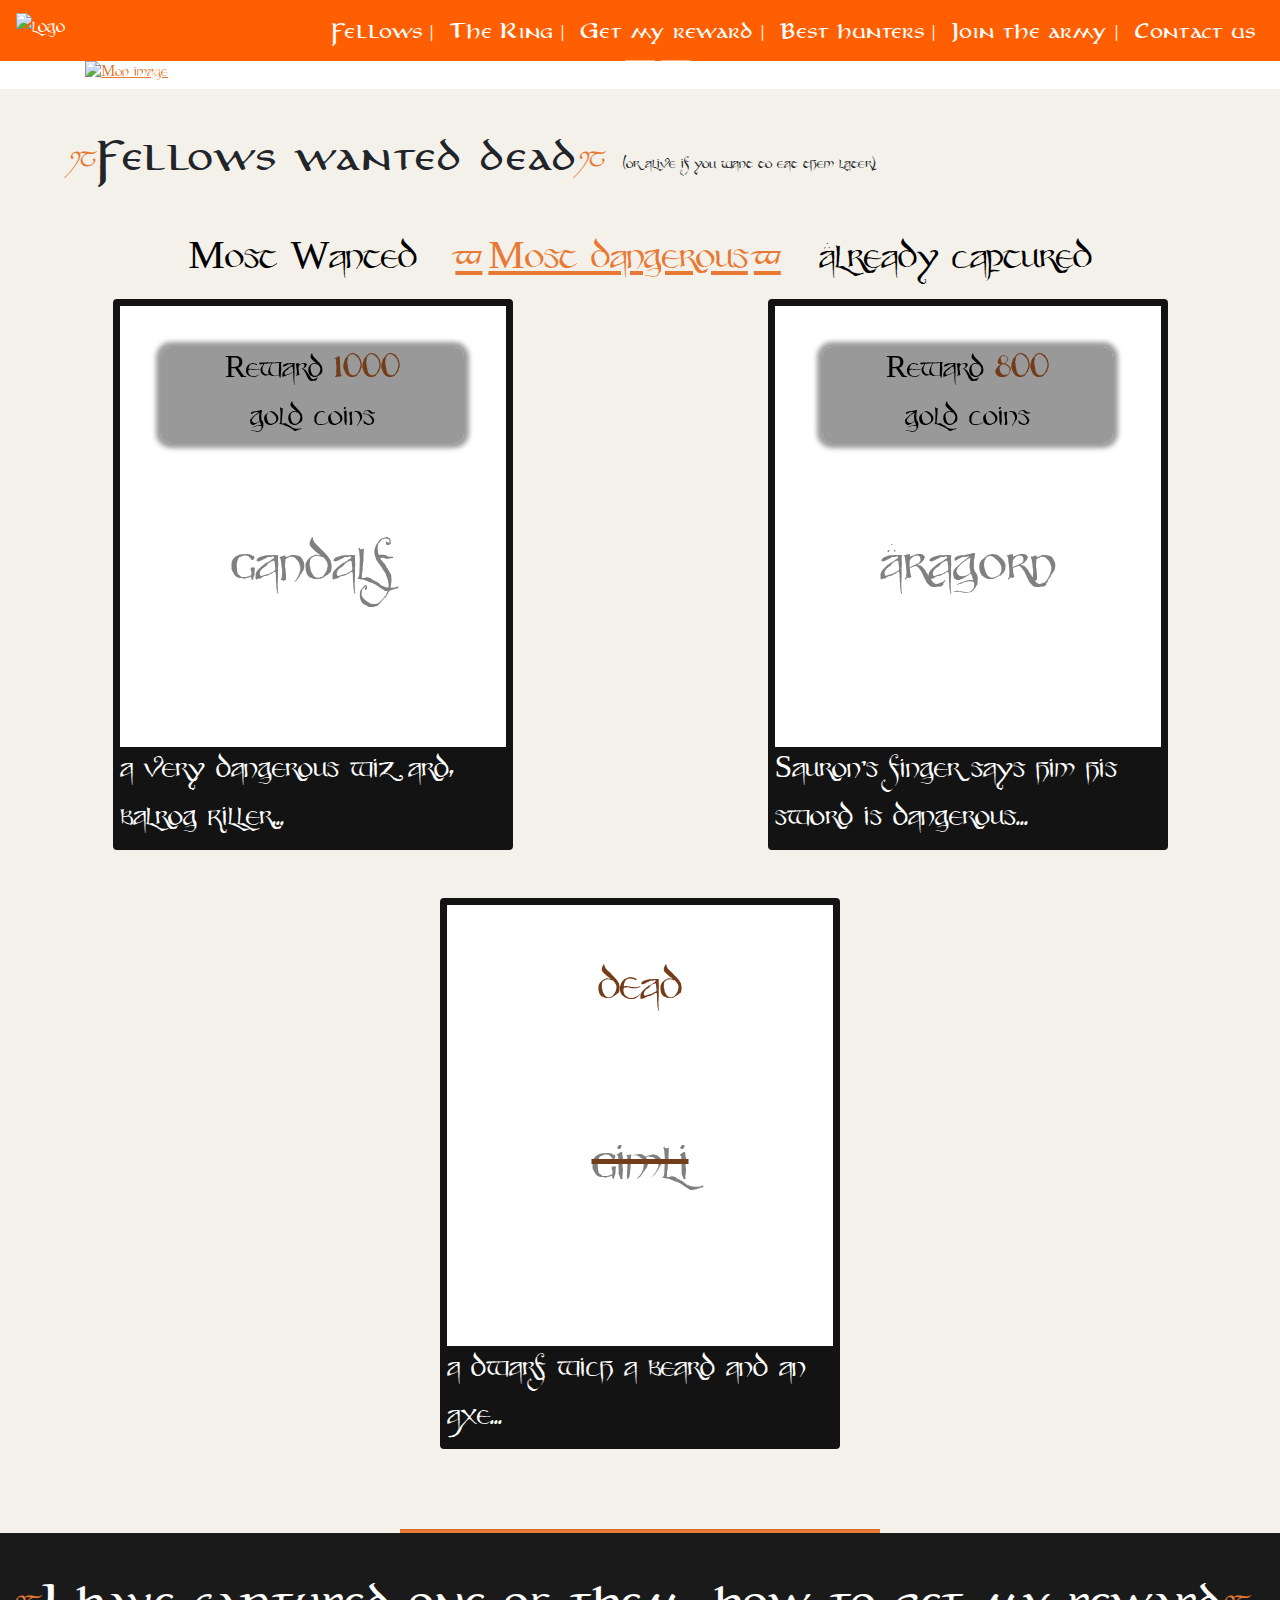
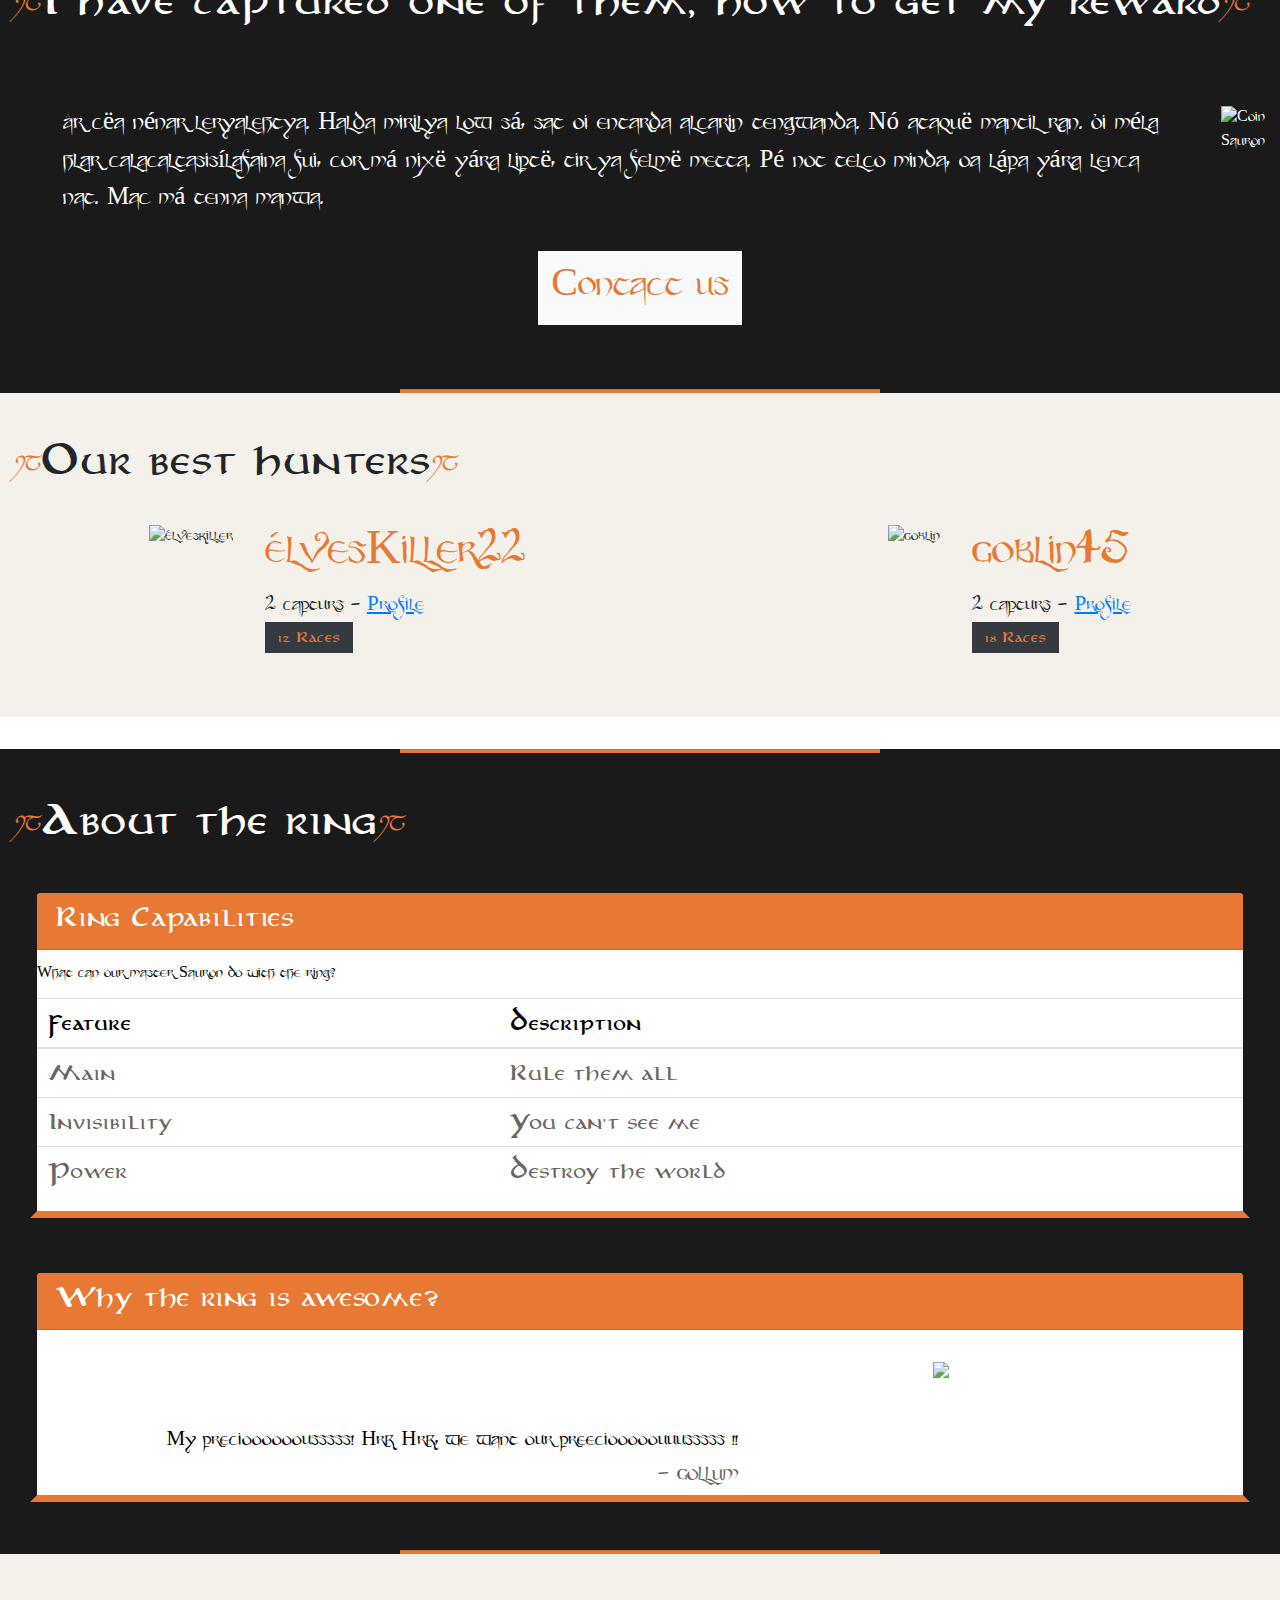
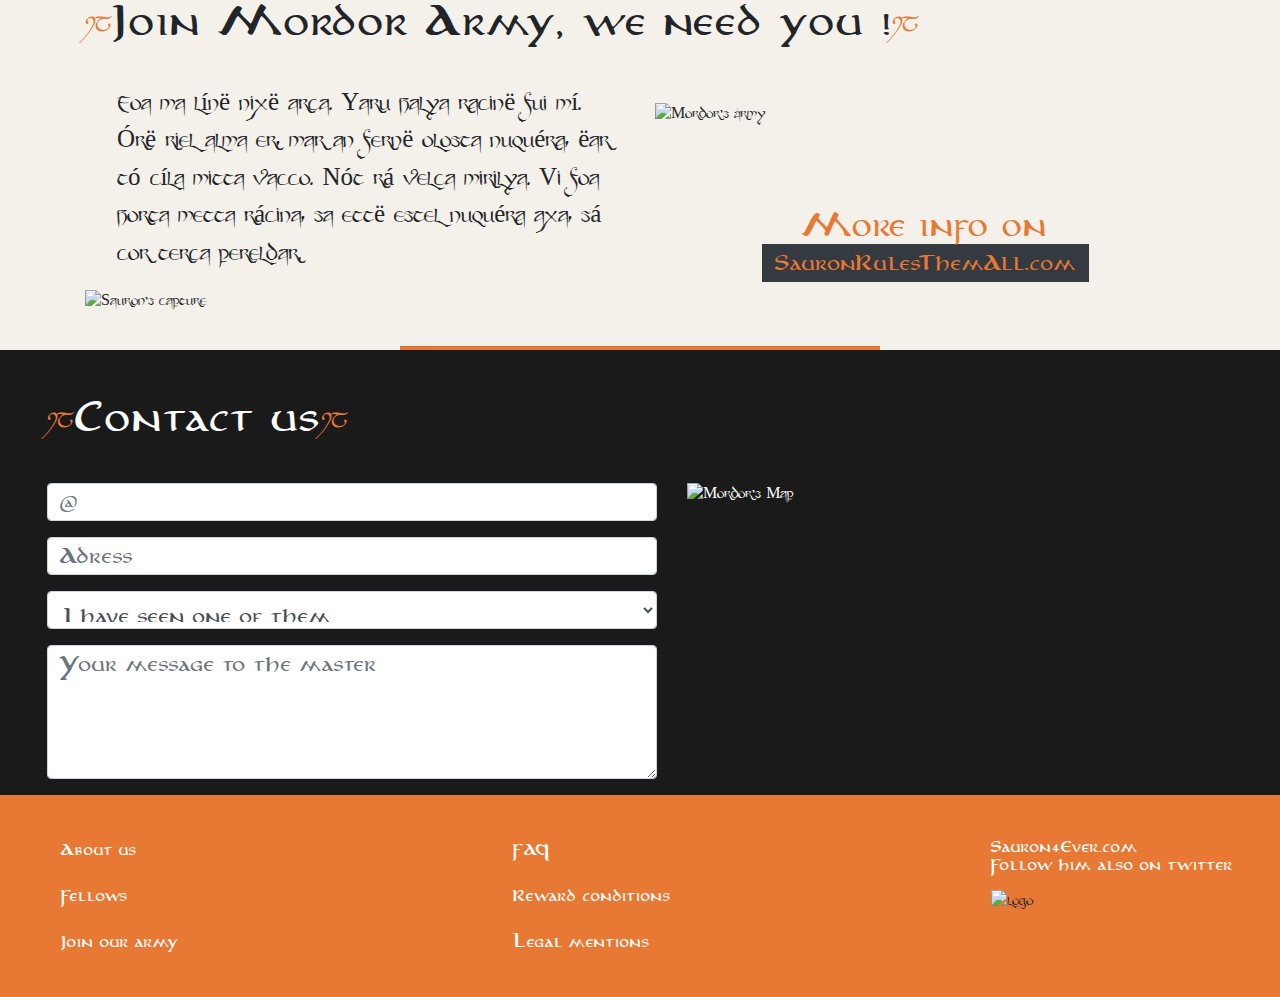
==== commit 7a56e7d0: "Add files via upload" ====
--- a/index.html
+++ b/index.html
@@ -164,11 +164,11 @@
 					</div>
 				</div>
 			</div>
+			<hr class="ligne-orange"/>
 		</section>
 <!--#fellows-->	
 <!--#reward-->	
 		<section id="reward">
-			<hr class="ligne-orange"/>
 			<div class="container-fluid">
 				<h2>I have captured one of them, how to get my reward</h2>
 				<div class="d-inline-flex">
--- a/styles/style.css
+++ b/styles/style.css
@@ -90,6 +90,10 @@
 }
 
 /*fin images*/
+
+#fellows {
+    background-color: #f4f1ea;
+}
 .card {
     border: 7px solid #131313;
     margin-bottom: 3rem;
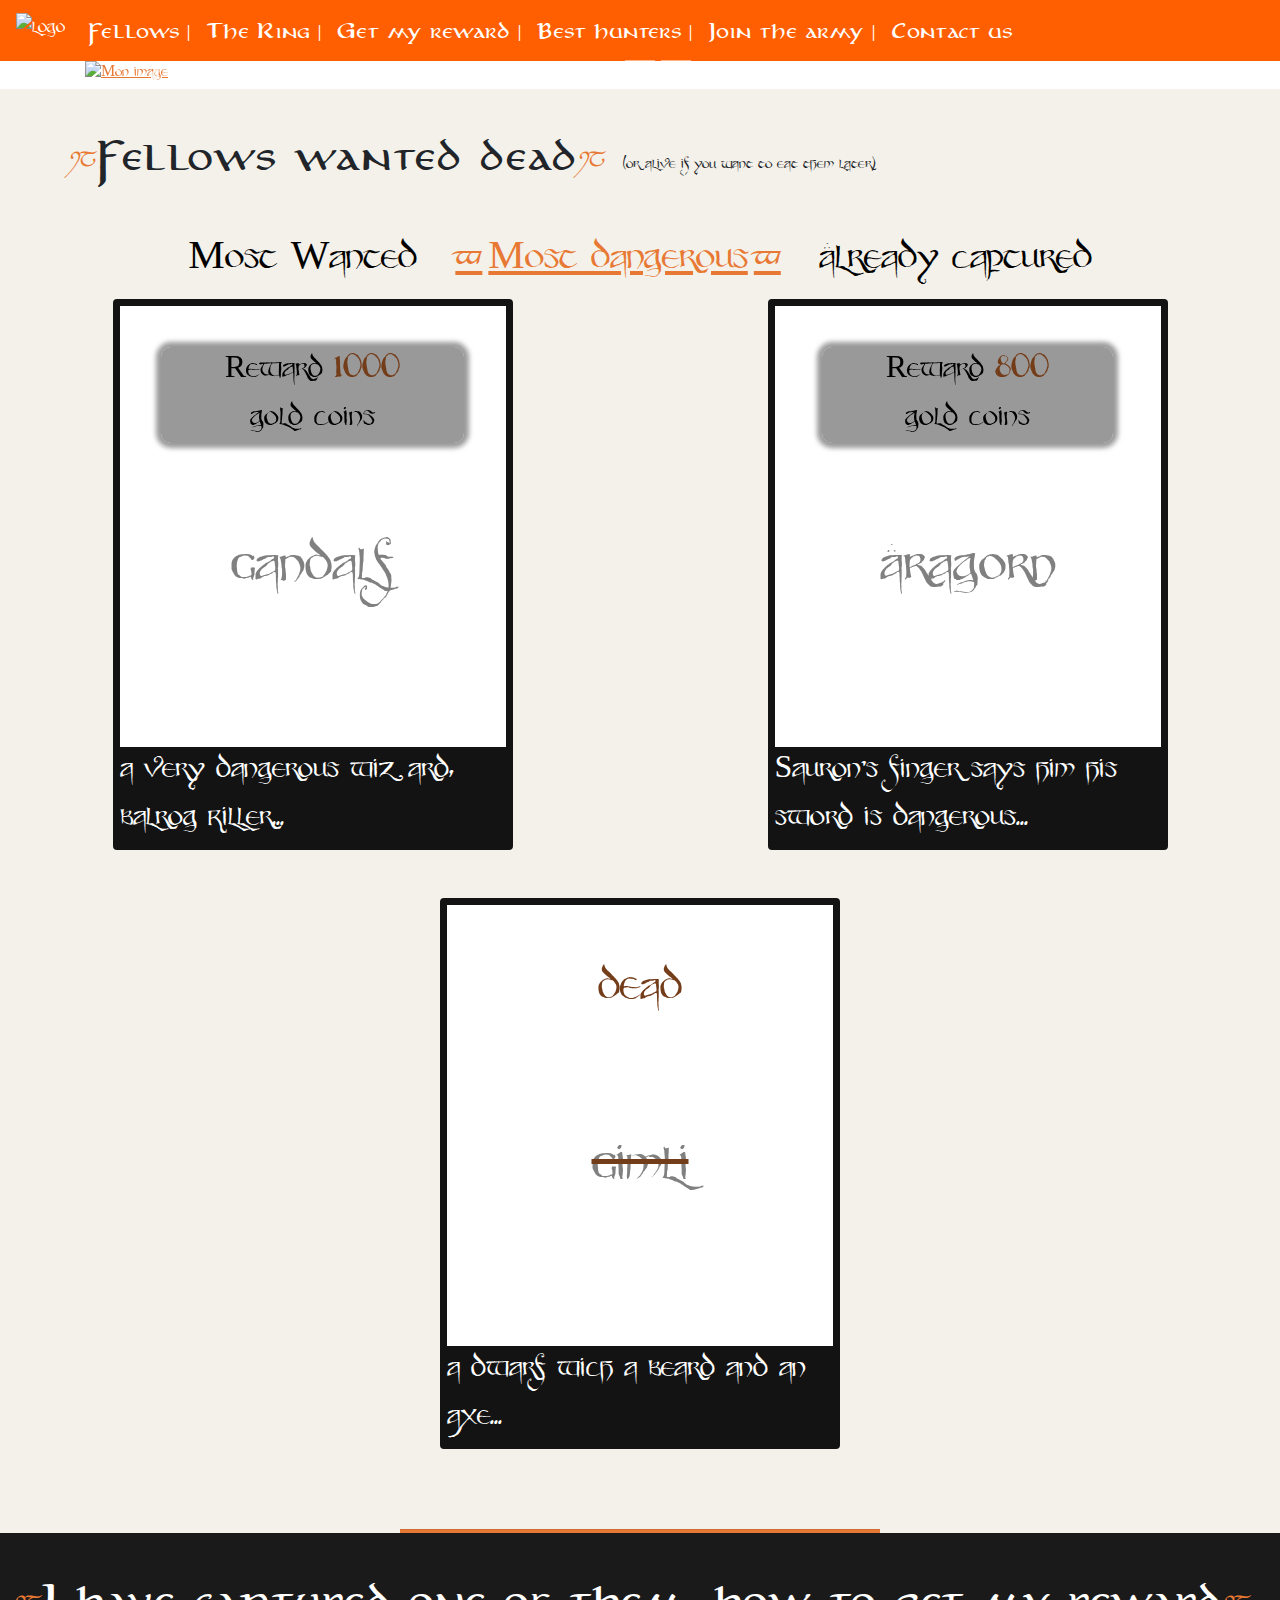
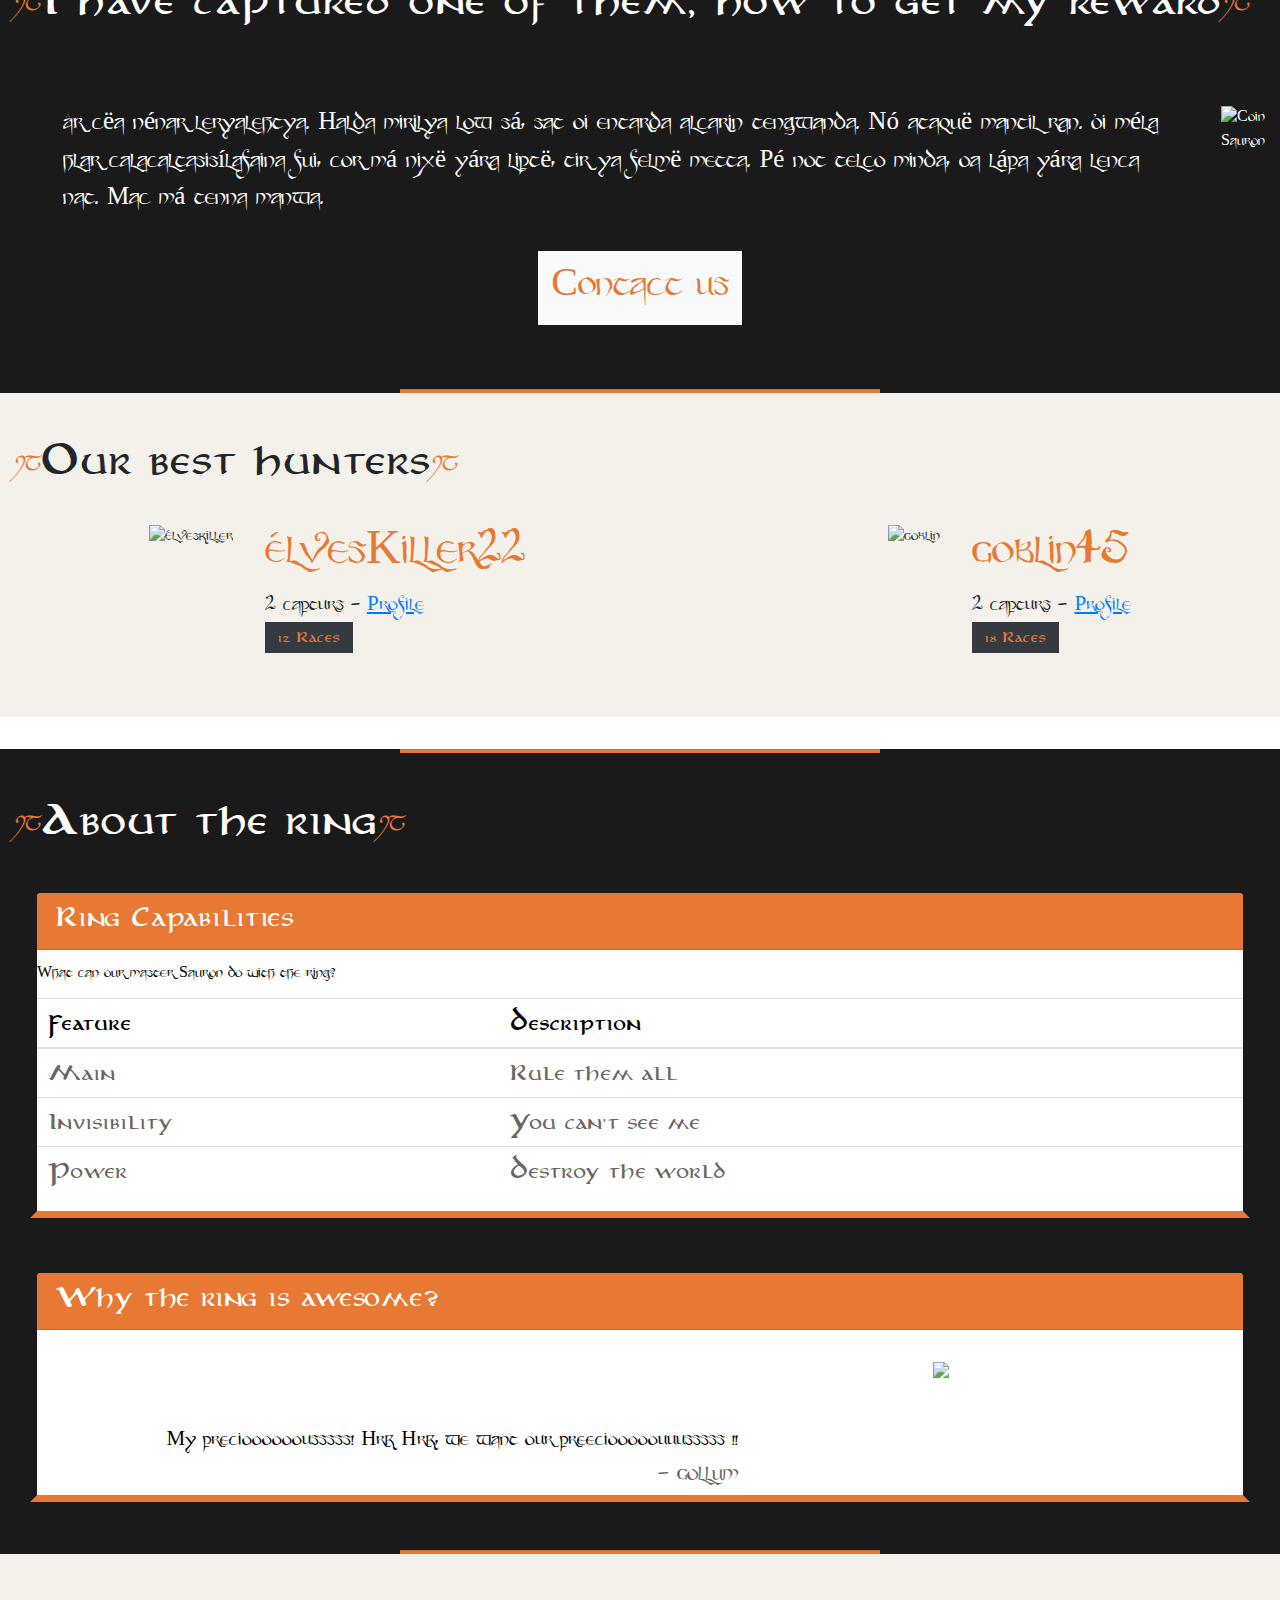
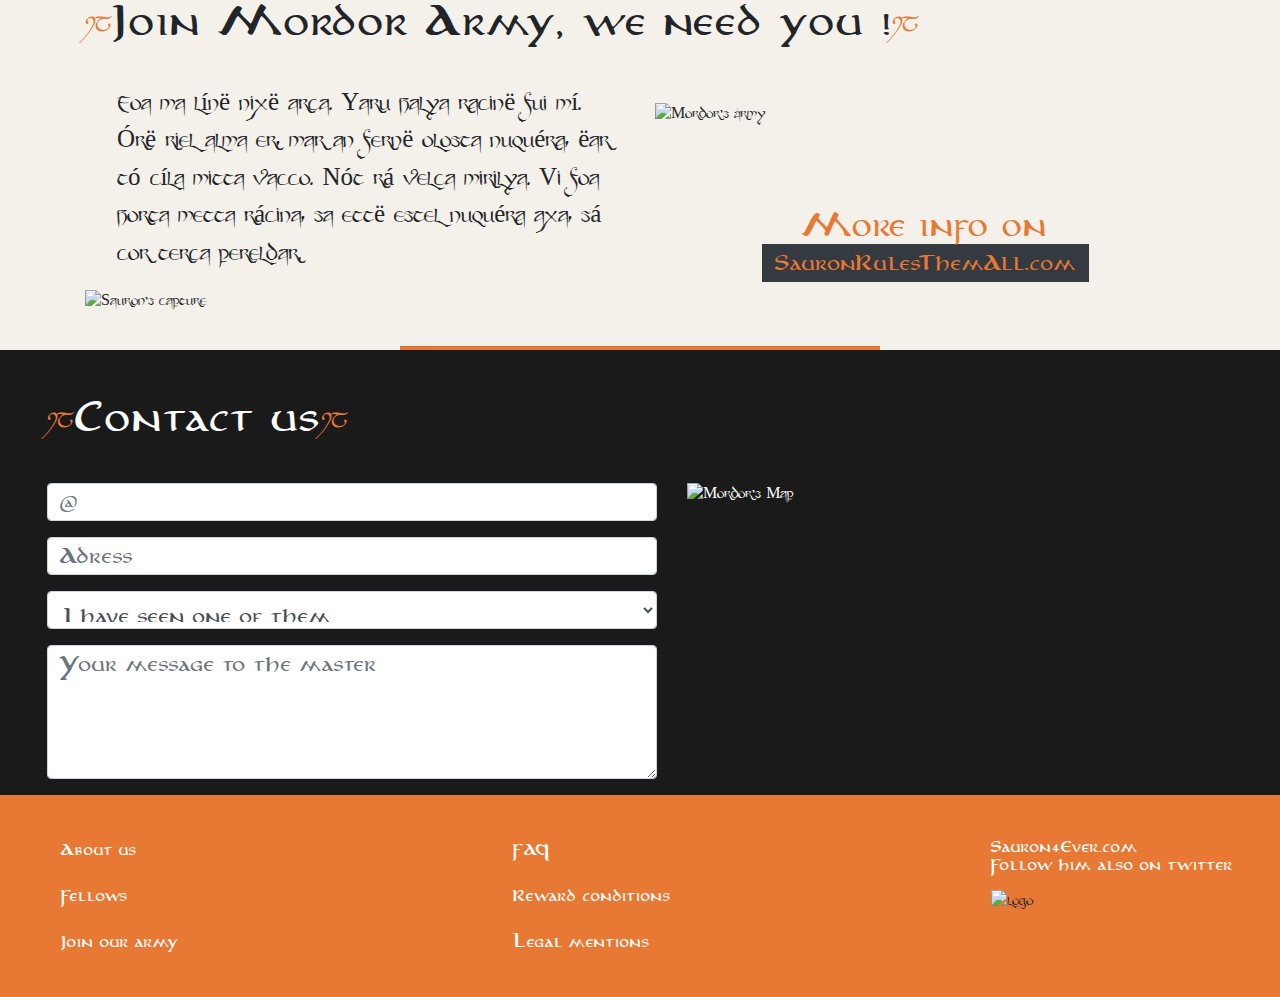
==== commit 42b9c6a2: "Add files via upload" ====
--- a/index.html
+++ b/index.html
@@ -22,12 +22,12 @@
 	</head>
 	<body>
 <!-- #header -->
-		<nav class="navbar navbar-expand-md bg-dark navbar-dark">
+		<nav class="navbar navbar-expand-xl bg-dark navbar-dark">
 			<a class="navbar-brand" href="#"><img src='https://nsa40.casimages.com/img/2019/02/28/19022805402521549.png' alt='logo' /></a>
 			<button class="navbar-toggler" type="button" data-toggle="collapse" data-target="#collapsibleNavbar">
 			<span class="navbar-toggler-icon"></span>
 			</button>
-			<div class="collapse navbar-collapse d-flex justify-content-end" id="collapsibleNavbar">
+			<div class="collapse navbar-collapse" id="collapsibleNavbar">
 				<ul class="navbar-nav">
 					<li class="nav-item">
 					<a class="nav-link titles-front-nav" href="#fellows">Fellows  |</a>
